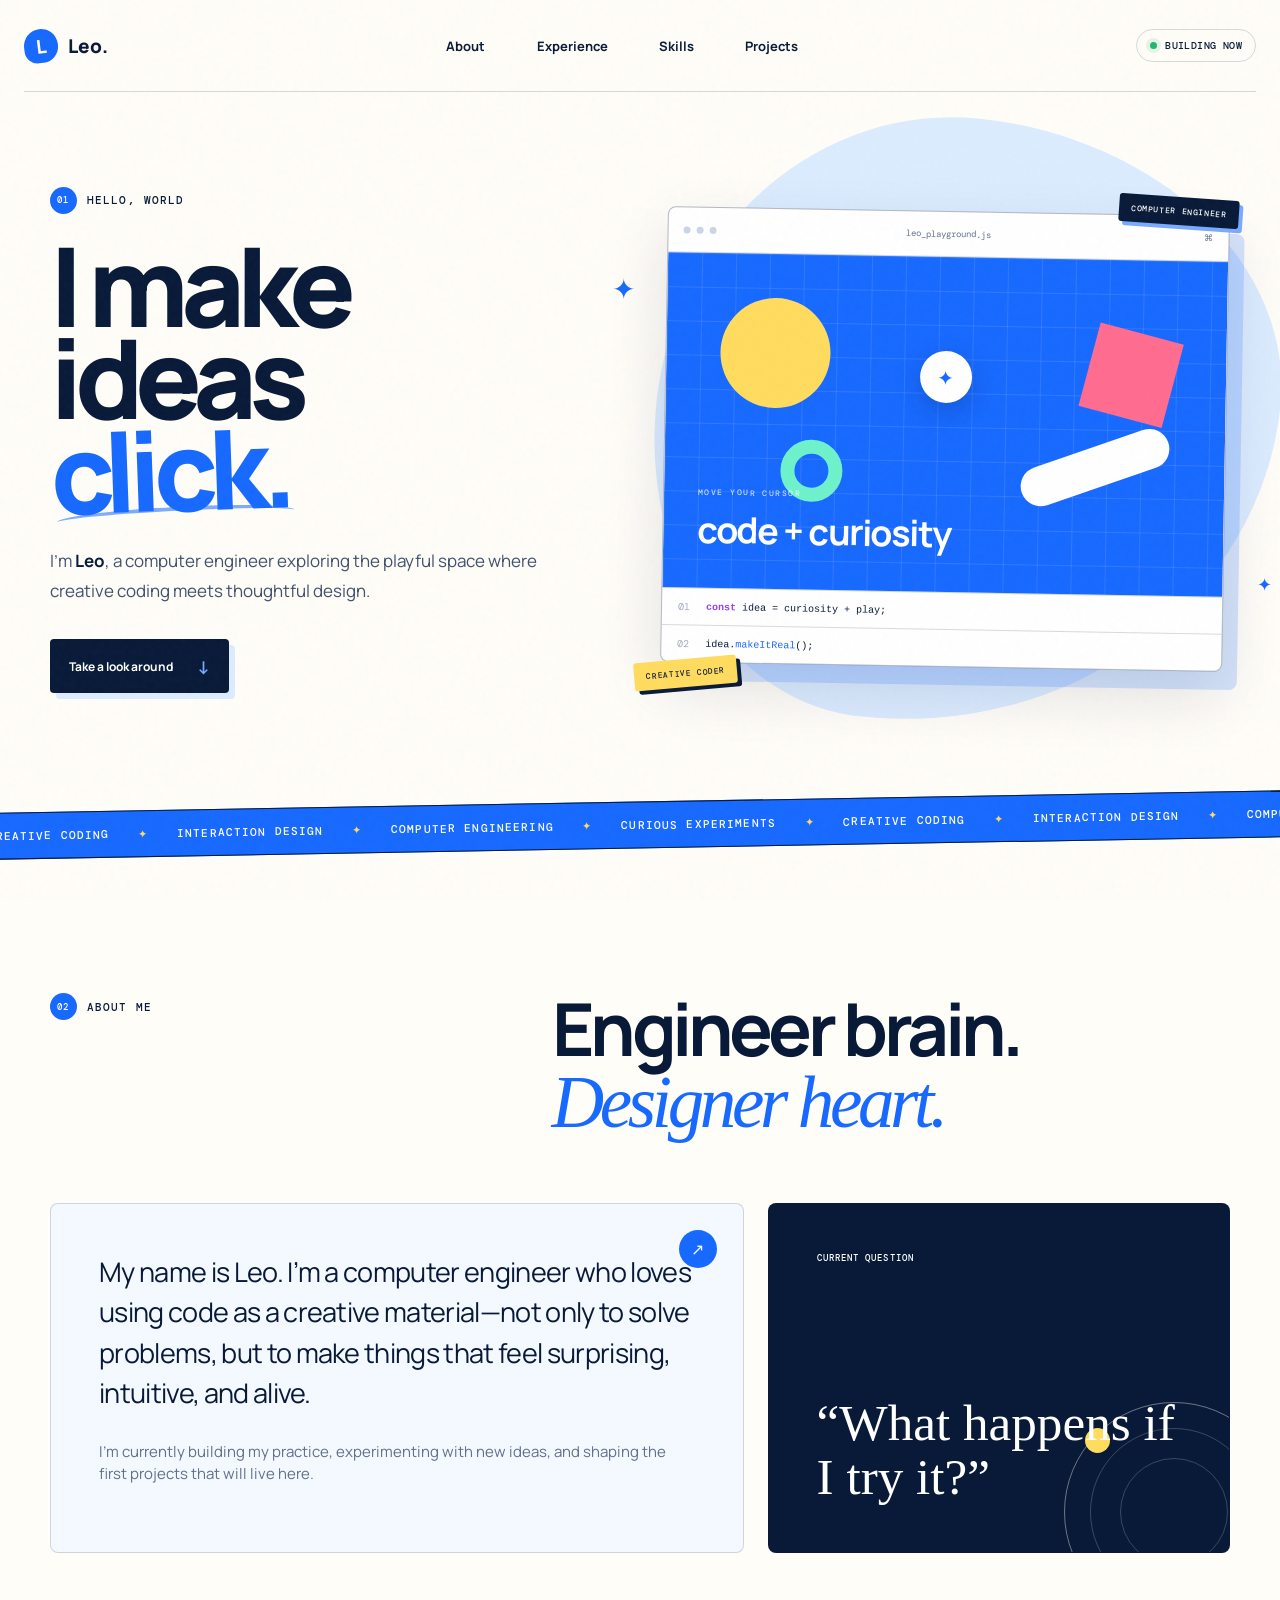
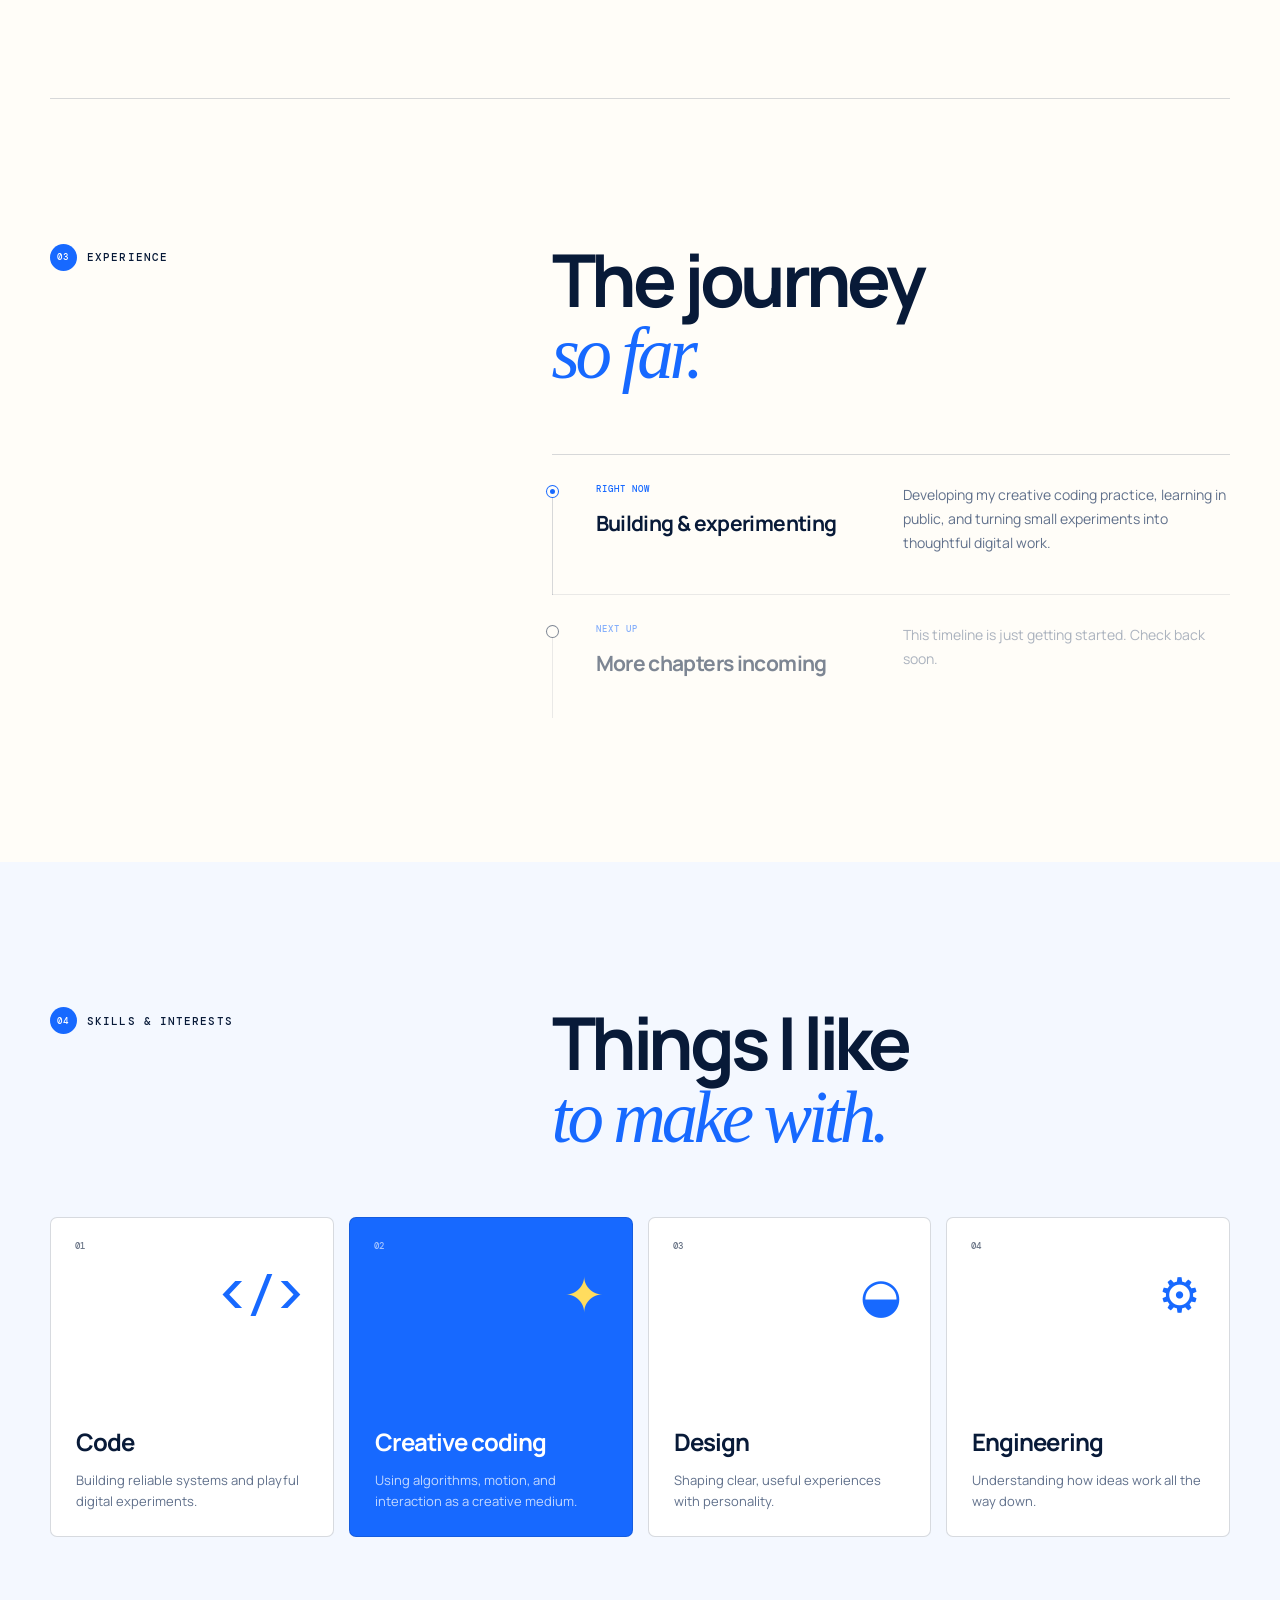
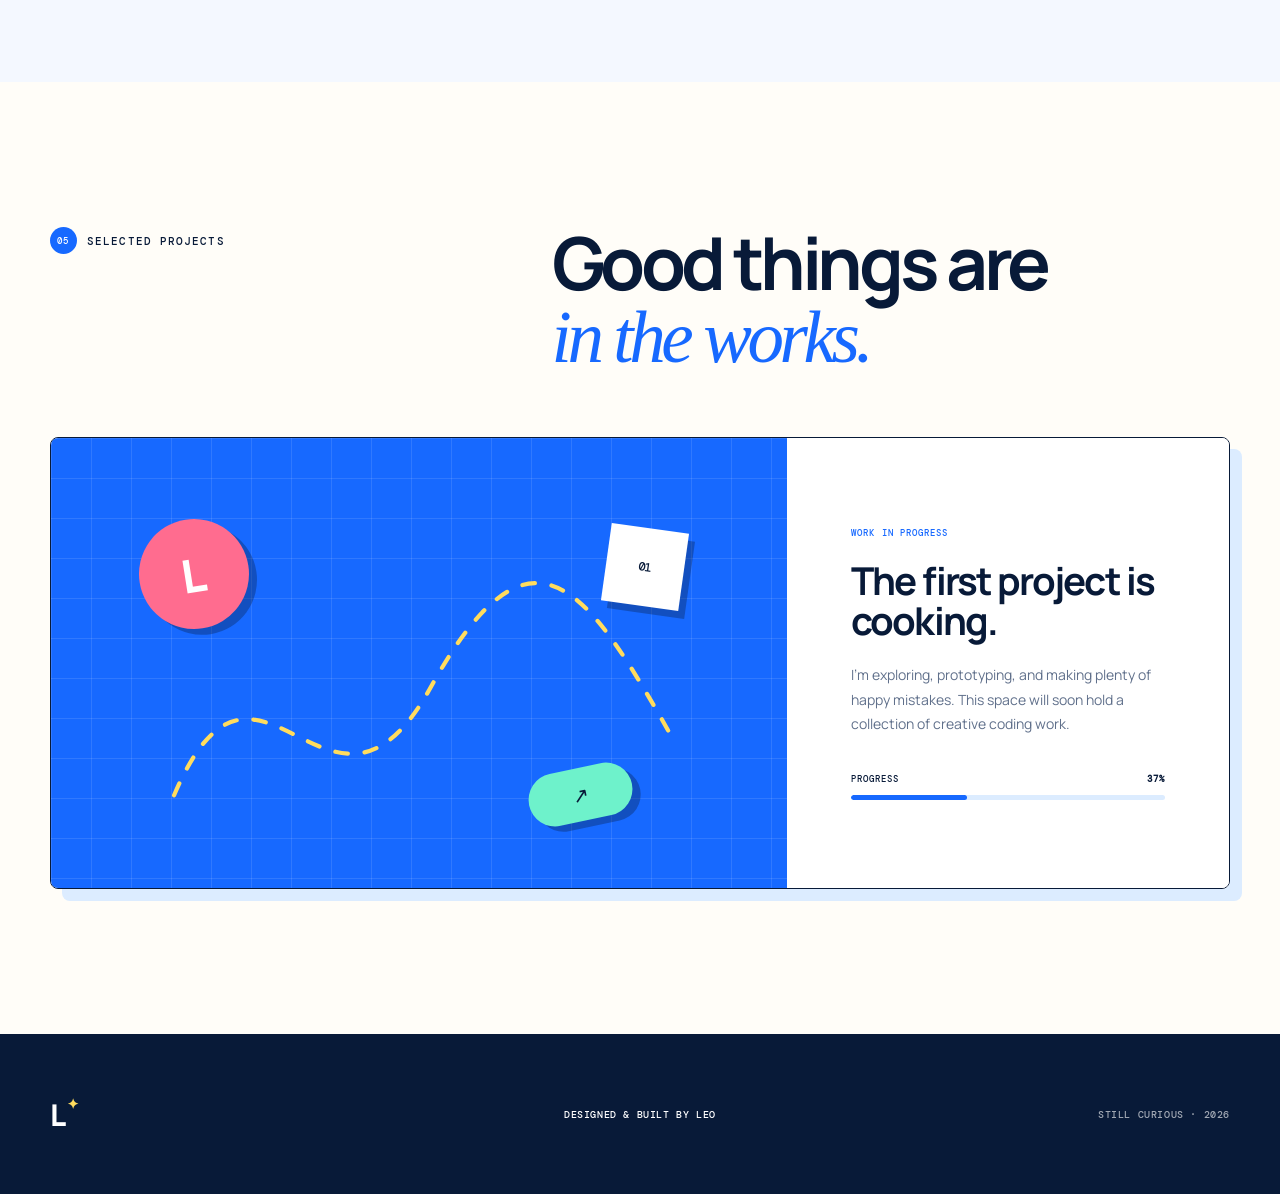
==== index.html @ ba261976 "Create Leo portfolio website" ====
<!doctype html>
<html lang="en">
  <head>
    <meta charset="UTF-8" />
    <meta name="viewport" content="width=device-width, initial-scale=1.0" />
    <meta
      name="description"
      content="Leo is a computer engineer creating playful, thoughtful experiences through code and design."
    />
    <title>Leo — Creative Coding & Design</title>
    <link rel="preconnect" href="https://fonts.googleapis.com" />
    <link rel="preconnect" href="https://fonts.gstatic.com" crossorigin />
    <link
      href="https://fonts.googleapis.com/css2?family=DM+Mono:wght@400;500&family=Manrope:wght@400;500;600;700;800&display=swap"
      rel="stylesheet"
    />
    <link rel="stylesheet" href="styles.css" />
  </head>
  <body>
    <div class="page-noise" aria-hidden="true"></div>
    <header class="site-header">
      <a class="brand" href="#top" aria-label="Leo, back to top">
        <span class="brand-mark" aria-hidden="true">L</span>
        <span>Leo.</span>
      </a>

      <nav aria-label="Main navigation">
        <a href="#about">About</a>
        <a href="#experience">Experience</a>
        <a href="#skills">Skills</a>
        <a href="#projects">Projects</a>
      </nav>

      <a class="status-pill" href="#projects">
        <span class="status-dot" aria-hidden="true"></span>
        Building now
      </a>
    </header>

    <main id="top">
      <section class="hero section-shell" aria-labelledby="hero-title">
        <div class="hero-copy reveal">
          <p class="eyebrow"><span>01</span> Hello, world</p>
          <h1 id="hero-title">
            I make ideas<br />
            <span class="scribble-wrap">click.</span>
          </h1>
          <p class="hero-intro">
            I’m <strong>Leo</strong>, a computer engineer exploring the playful
            space where creative coding meets thoughtful design.
          </p>
          <a class="button" href="#about">
            Take a look around
            <span aria-hidden="true">↓</span>
          </a>
        </div>

        <div class="hero-visual reveal" aria-label="Interactive creative coding illustration">
          <div class="code-window">
            <div class="window-bar">
              <div class="window-dots" aria-hidden="true"><i></i><i></i><i></i></div>
              <span>leo_playground.js</span>
              <span>⌘</span>
            </div>
            <div class="canvas" id="creative-canvas">
              <span class="shape shape-circle"></span>
              <span class="shape shape-square"></span>
              <span class="shape shape-pill"></span>
              <span class="shape shape-ring"></span>
              <div class="canvas-label">
                <span>MOVE YOUR CURSOR</span>
                <strong>code + curiosity</strong>
              </div>
              <div class="cursor-bubble" aria-hidden="true">✦</div>
            </div>
            <div class="code-line" aria-hidden="true">
              <span>01</span><code><b>const</b> idea = curiosity + play;</code>
            </div>
            <div class="code-line" aria-hidden="true">
              <span>02</span><code>idea.<em>makeItReal</em>();</code>
            </div>
          </div>
          <span class="float-tag tag-one">COMPUTER ENGINEER</span>
          <span class="float-tag tag-two">CREATIVE CODER</span>
          <span class="spark spark-one" aria-hidden="true">✦</span>
          <span class="spark spark-two" aria-hidden="true">✦</span>
        </div>
      </section>

      <section class="marquee" aria-label="Areas of interest">
        <div class="marquee-track">
          <span>Creative coding</span><i>✦</i><span>Interaction design</span><i>✦</i>
          <span>Computer engineering</span><i>✦</i><span>Curious experiments</span><i>✦</i>
          <span>Creative coding</span><i>✦</i><span>Interaction design</span><i>✦</i>
          <span>Computer engineering</span><i>✦</i><span>Curious experiments</span><i>✦</i>
        </div>
      </section>

      <section class="about section-shell" id="about" aria-labelledby="about-title">
        <div class="section-heading reveal">
          <p class="eyebrow"><span>02</span> About me</p>
          <h2 id="about-title">Engineer brain.<br /><em>Designer heart.</em></h2>
        </div>
        <div class="about-grid">
          <div class="about-card intro-card reveal">
            <span class="card-icon" aria-hidden="true">↗</span>
            <p>
              My name is Leo. I’m a computer engineer who loves using code as a
              creative material—not only to solve problems, but to make things
              that feel surprising, intuitive, and alive.
            </p>
            <p>
              I’m currently building my practice, experimenting with new ideas,
              and shaping the first projects that will live here.
            </p>
          </div>
          <div class="about-card principle-card reveal">
            <span class="mini-label">CURRENT QUESTION</span>
            <blockquote>“What happens if I try it?”</blockquote>
            <div class="orbit" aria-hidden="true"><span></span></div>
          </div>
        </div>
      </section>

      <section class="experience section-shell" id="experience" aria-labelledby="experience-title">
        <div class="section-heading reveal">
          <p class="eyebrow"><span>03</span> Experience</p>
          <h2 id="experience-title">The journey<br /><em>so far.</em></h2>
        </div>
        <div class="timeline reveal">
          <article class="timeline-item">
            <div class="timeline-marker"><span></span></div>
            <div class="timeline-meta">
              <span class="mini-label">RIGHT NOW</span>
              <h3>Building & experimenting</h3>
            </div>
            <p>
              Developing my creative coding practice, learning in public, and
              turning small experiments into thoughtful digital work.
            </p>
          </article>
          <article class="timeline-item muted-item">
            <div class="timeline-marker"><span></span></div>
            <div class="timeline-meta">
              <span class="mini-label">NEXT UP</span>
              <h3>More chapters incoming</h3>
            </div>
            <p>This timeline is just getting started. Check back soon.</p>
          </article>
        </div>
      </section>

      <section class="skills section-shell" id="skills" aria-labelledby="skills-title">
        <div class="section-heading reveal">
          <p class="eyebrow"><span>04</span> Skills & interests</p>
          <h2 id="skills-title">Things I like<br /><em>to make with.</em></h2>
        </div>
        <div class="skill-grid">
          <article class="skill-card reveal">
            <span class="skill-number">01</span>
            <div class="skill-symbol" aria-hidden="true">&lt;/&gt;</div>
            <h3>Code</h3>
            <p>Building reliable systems and playful digital experiments.</p>
          </article>
          <article class="skill-card featured reveal">
            <span class="skill-number">02</span>
            <div class="skill-symbol" aria-hidden="true">✦</div>
            <h3>Creative coding</h3>
            <p>Using algorithms, motion, and interaction as a creative medium.</p>
          </article>
          <article class="skill-card reveal">
            <span class="skill-number">03</span>
            <div class="skill-symbol" aria-hidden="true">◒</div>
            <h3>Design</h3>
            <p>Shaping clear, useful experiences with personality.</p>
          </article>
          <article class="skill-card reveal">
            <span class="skill-number">04</span>
            <div class="skill-symbol" aria-hidden="true">⚙</div>
            <h3>Engineering</h3>
            <p>Understanding how ideas work all the way down.</p>
          </article>
        </div>
      </section>

      <section class="projects section-shell" id="projects" aria-labelledby="projects-title">
        <div class="section-heading reveal">
          <p class="eyebrow"><span>05</span> Selected projects</p>
          <h2 id="projects-title">Good things are<br /><em>in the works.</em></h2>
        </div>
        <div class="project-lab reveal">
          <div class="lab-visual" aria-hidden="true">
            <div class="blueprint-grid"></div>
            <span class="project-shape ps-one">L</span>
            <span class="project-shape ps-two">01</span>
            <span class="project-shape ps-three">↗</span>
            <svg viewBox="0 0 420 260" role="presentation">
              <path d="M35 187 C95 46 146 240 218 110 S330 40 388 142" />
            </svg>
          </div>
          <div class="lab-copy">
            <span class="mini-label">WORK IN PROGRESS</span>
            <h3>The first project is cooking.</h3>
            <p>
              I’m exploring, prototyping, and making plenty of happy mistakes.
              This space will soon hold a collection of creative coding work.
            </p>
            <div class="progress-label"><span>PROGRESS</span><strong>37%</strong></div>
            <div class="progress-track"><span></span></div>
          </div>
        </div>
      </section>
    </main>

    <footer>
      <div class="footer-mark">L<span>✦</span></div>
      <p>Designed & built by Leo</p>
      <p>Still curious · <span id="year"></span></p>
    </footer>

    <script src="script.js"></script>
  </body>
</html>
---- styles.css ----
:root {
  --ink: #081a38;
  --blue: #1769ff;
  --blue-dark: #0a48d6;
  --sky: #dcecff;
  --pale: #f4f8ff;
  --paper: #fffdf8;
  --line: rgba(8, 26, 56, 0.16);
  --mono: "DM Mono", monospace;
  --sans: "Manrope", sans-serif;
}

* { box-sizing: border-box; }

html { scroll-behavior: smooth; overflow-x: hidden; }

body {
  margin: 0;
  color: var(--ink);
  background: var(--paper);
  font-family: var(--sans);
  overflow-x: hidden;
}

::selection { color: white; background: var(--blue); }

.page-noise {
  position: fixed;
  inset: 0;
  opacity: .035;
  pointer-events: none;
  z-index: 20;
  background-image: url("data:image/svg+xml,%3Csvg viewBox='0 0 180 180' xmlns='http://www.w3.org/2000/svg'%3E%3Cfilter id='n'%3E%3CfeTurbulence type='fractalNoise' baseFrequency='.9' numOctaves='3' stitchTiles='stitch'/%3E%3C/filter%3E%3Crect width='100%25' height='100%25' filter='url(%23n)' opacity='.8'/%3E%3C/svg%3E");
}

a { color: inherit; text-decoration: none; }

.site-header {
  width: min(1240px, calc(100% - 48px));
  min-height: 92px;
  margin: 0 auto;
  display: flex;
  align-items: center;
  justify-content: space-between;
  border-bottom: 1px solid var(--line);
}

.brand { display: flex; align-items: center; gap: 10px; font-size: 19px; font-weight: 800; }

.brand-mark {
  display: grid;
  place-items: center;
  width: 34px;
  height: 34px;
  color: white;
  background: var(--blue);
  border-radius: 50% 50% 48% 38%;
  transform: rotate(-7deg);
}

nav { display: flex; gap: clamp(22px, 4vw, 52px); font-size: 13px; font-weight: 700; }
nav a { position: relative; }
nav a::after { content: ""; position: absolute; left: 0; bottom: -7px; width: 100%; height: 2px; background: var(--blue); transform: scaleX(0); transform-origin: right; transition: transform .25s ease; }
nav a:hover::after, nav a:focus-visible::after { transform: scaleX(1); transform-origin: left; }

.status-pill {
  display: flex;
  align-items: center;
  gap: 8px;
  padding: 9px 13px;
  border: 1px solid var(--line);
  border-radius: 999px;
  font: 500 10px var(--mono);
  letter-spacing: .04em;
  text-transform: uppercase;
}

.status-dot { width: 7px; height: 7px; background: #21b66f; border-radius: 50%; box-shadow: 0 0 0 4px rgba(33,182,111,.12); animation: pulse 2s infinite; }

.section-shell { width: min(1180px, calc(100% - 48px)); margin: 0 auto; }

.hero { min-height: 710px; padding: 86px 0 100px; display: grid; grid-template-columns: .95fr 1.05fr; gap: 64px; align-items: center; }

.eyebrow { display: flex; align-items: center; gap: 10px; margin: 0 0 25px; font: 500 11px var(--mono); letter-spacing: .1em; text-transform: uppercase; }
.eyebrow span { display: grid; place-items: center; width: 27px; height: 27px; color: white; background: var(--blue); border-radius: 50%; font-size: 9px; }

h1, h2, h3, p { margin-top: 0; }
h1 { margin-bottom: 30px; font-size: clamp(64px, 8.6vw, 118px); line-height: .84; letter-spacing: -.075em; font-weight: 800; }
h1 span { color: var(--blue); }
.scribble-wrap { position: relative; display: inline-block; transform: rotate(-2deg); }
.scribble-wrap::after { content: ""; position: absolute; left: 2%; bottom: -11%; width: 100%; height: 15px; border-top: 4px solid var(--blue); border-radius: 50%; transform: rotate(-1deg); opacity: .55; }

.hero-intro { max-width: 490px; margin-bottom: 34px; color: #40506c; font-size: 17px; line-height: 1.75; }
.hero-intro strong { color: var(--ink); }

.button { display: inline-flex; align-items: center; gap: 24px; padding: 15px 19px; color: white; background: var(--ink); border-radius: 4px; font-size: 12px; font-weight: 700; box-shadow: 6px 6px 0 var(--sky); transition: transform .2s, box-shadow .2s; }
.button span { color: #76a9ff; font-size: 18px; }
.button:hover { transform: translate(3px, 3px); box-shadow: 3px 3px 0 var(--sky); }

.hero-visual { position: relative; padding: 22px 4px 24px 20px; }
.hero-visual::before { content: ""; position: absolute; inset: -14% -8% -7% 2%; background: var(--sky); border-radius: 47% 53% 62% 38% / 52% 42% 58% 48%; transform: rotate(6deg); z-index: -1; }
.code-window { overflow: hidden; background: white; border: 1px solid rgba(8,26,56,.3); border-radius: 8px; box-shadow: 15px 18px 0 rgba(23,105,255,.18), 0 25px 60px rgba(8,26,56,.12); transform: rotate(1deg); }
.window-bar { height: 45px; padding: 0 15px; display: grid; grid-template-columns: 1fr auto 1fr; align-items: center; border-bottom: 1px solid var(--line); color: #66758e; font: 400 9px var(--mono); }
.window-bar > :last-child { text-align: right; }
.window-dots { display: flex; gap: 6px; }
.window-dots i { width: 7px; height: 7px; background: #cbd5e5; border-radius: 50%; }
.canvas { position: relative; height: 335px; overflow: hidden; background: var(--blue); cursor: crosshair; }
.canvas::before { content: ""; position: absolute; inset: 0; background-image: linear-gradient(rgba(255,255,255,.1) 1px, transparent 1px), linear-gradient(90deg, rgba(255,255,255,.1) 1px, transparent 1px); background-size: 34px 34px; }
.canvas-label { position: absolute; left: 34px; bottom: 34px; color: white; }
.canvas-label span { display: block; margin-bottom: 8px; font: 500 8px var(--mono); letter-spacing: .18em; opacity: .75; }
.canvas-label strong { font-size: clamp(21px, 3vw, 36px); letter-spacing: -.04em; }
.shape { position: absolute; display: block; transition: transform .18s ease-out; }
.shape-circle { width: 110px; height: 110px; top: 44px; left: 54px; background: #ffdc5e; border-radius: 50%; }
.shape-square { width: 86px; height: 86px; top: 72px; right: 52px; background: #ff6c8f; transform: rotate(14deg); }
.shape-pill { width: 155px; height: 40px; top: 188px; right: 52px; background: white; border-radius: 99px; transform: rotate(-20deg); }
.shape-ring { width: 62px; height: 62px; top: 185px; left: 116px; border: 14px solid #6ef2cb; border-radius: 50%; }
.cursor-bubble { position: absolute; top: 120px; left: 50%; display: grid; place-items: center; width: 52px; height: 52px; color: var(--blue); background: white; border-radius: 50%; font-size: 20px; box-shadow: 0 8px 24px rgba(8,26,56,.2); transform: translate(-50%, -50%); pointer-events: none; transition: left .12s ease-out, top .12s ease-out; }
.code-line { min-height: 37px; display: grid; grid-template-columns: 44px 1fr; align-items: center; border-top: 1px solid var(--line); font: 400 10px var(--mono); }
.code-line > span { color: #a3adc0; text-align: center; }
.code-line code b { color: #9a43e5; }
.code-line code em { color: var(--blue); font-style: normal; }
.float-tag { position: absolute; padding: 9px 12px; color: white; background: var(--ink); border-radius: 3px; font: 500 8px var(--mono); letter-spacing: .08em; box-shadow: 4px 4px 0 #79aaff; }
.tag-one { top: 8px; right: -9px; transform: rotate(4deg); }
.tag-two { left: -10px; bottom: 4px; color: var(--ink); background: #ffdc5e; box-shadow: 4px 4px 0 var(--ink); transform: rotate(-5deg); }
.spark { position: absolute; color: var(--blue); font-size: 28px; }
.spark-one { left: -32px; top: 80px; }
.spark-two { right: -42px; bottom: 95px; font-size: 18px; }

.marquee { overflow: hidden; color: white; background: var(--blue); border-block: 1px solid var(--ink); transform: rotate(-1deg) scale(1.02); }
.marquee-track { width: max-content; padding: 15px 0; display: flex; align-items: center; gap: 28px; animation: scroll 24s linear infinite; font: 500 11px var(--mono); letter-spacing: .09em; text-transform: uppercase; }
.marquee-track i { color: #ffdc5e; font-style: normal; }

.about, .experience, .skills, .projects { padding: 145px 0; }
.section-heading { display: grid; grid-template-columns: .85fr 1.15fr; align-items: end; margin-bottom: 64px; }
.section-heading .eyebrow { align-self: start; }
h2 { margin-bottom: 0; font-size: clamp(44px, 5.7vw, 75px); line-height: .98; letter-spacing: -.06em; }
h2 em { color: var(--blue); font-family: Georgia, serif; font-weight: 400; }

.about-grid { display: grid; grid-template-columns: 1.2fr .8fr; gap: 24px; }
.about-card { position: relative; min-height: 350px; padding: 48px; border: 1px solid var(--line); border-radius: 8px; }
.intro-card { background: var(--pale); }
.intro-card p { max-width: 660px; font-size: clamp(18px, 2.15vw, 27px); line-height: 1.5; letter-spacing: -.025em; }
.intro-card p:last-child { margin-bottom: 0; color: #60708b; font-size: 15px; letter-spacing: 0; }
.card-icon { position: absolute; right: 26px; top: 26px; display: grid; place-items: center; width: 38px; height: 38px; color: white; background: var(--blue); border-radius: 50%; }
.principle-card { overflow: hidden; display: flex; flex-direction: column; justify-content: space-between; color: white; background: var(--ink); }
.mini-label { font: 500 9px var(--mono); letter-spacing: .12em; text-transform: uppercase; }
blockquote { position: relative; margin: 40px 0 0; z-index: 2; font-family: Georgia, serif; font-size: clamp(32px, 4vw, 52px); line-height: 1.05; }
.orbit { position: absolute; width: 220px; height: 220px; right: -55px; bottom: -70px; border: 1px solid rgba(255,255,255,.4); border-radius: 50%; }
.orbit::before, .orbit::after { content: ""; position: absolute; inset: 25px; border: 1px solid rgba(255,255,255,.2); border-radius: 50%; }
.orbit::after { inset: 55px; }
.orbit span { position: absolute; width: 25px; height: 25px; left: 20px; top: 25px; background: #ffdc5e; border-radius: 50%; }

.experience { border-top: 1px solid var(--line); }
.timeline { margin-left: 42.5%; }
.timeline-item { position: relative; padding: 28px 0 40px 44px; display: grid; grid-template-columns: .9fr 1.1fr; gap: 40px; border-top: 1px solid var(--line); }
.timeline-marker { position: absolute; left: 0; top: 31px; bottom: -1px; width: 1px; background: var(--line); }
.timeline-marker span { position: absolute; left: -5px; top: 0; width: 11px; height: 11px; background: var(--blue); border: 3px solid var(--paper); border-radius: 50%; box-shadow: 0 0 0 1px var(--blue); }
.timeline-meta .mini-label { display: block; margin-bottom: 14px; color: var(--blue); }
.timeline h3 { margin: 0; font-size: 21px; letter-spacing: -.03em; }
.timeline-item > p { margin: 0; color: #60708b; font-size: 14px; line-height: 1.7; }
.muted-item { opacity: .52; }
.muted-item .timeline-marker span { background: var(--paper); box-shadow: 0 0 0 1px var(--ink); }

.skills { background: var(--pale); width: 100%; max-width: none; padding-inline: max(24px, calc((100% - 1180px) / 2)); }
.skill-grid { display: grid; grid-template-columns: repeat(4, 1fr); gap: 15px; }
.skill-card { position: relative; min-height: 320px; padding: 25px; display: flex; flex-direction: column; justify-content: flex-end; overflow: hidden; background: white; border: 1px solid var(--line); border-radius: 7px; transition: transform .3s, box-shadow .3s; }
.skill-card:hover { transform: translateY(-8px) rotate(-1deg); box-shadow: 10px 12px 0 var(--sky); }
.skill-card.featured { color: white; background: var(--blue); transform: rotate(1.5deg); }
.skill-card.featured:hover { transform: rotate(0) translateY(-8px); box-shadow: 10px 12px 0 #aacbff; }
.skill-number { position: absolute; top: 22px; left: 24px; font: 500 9px var(--mono); opacity: .6; }
.skill-symbol { position: absolute; top: 46px; right: 28px; font: 500 48px var(--mono); color: var(--blue); }
.featured .skill-symbol { color: #ffdc5e; }
.skill-card h3 { margin-bottom: 12px; font-size: 24px; letter-spacing: -.04em; }
.skill-card p { margin: 0; color: #60708b; font-size: 13px; line-height: 1.6; }
.featured p { color: rgba(255,255,255,.75); }

.project-lab { display: grid; grid-template-columns: 1.25fr .75fr; overflow: hidden; border: 1px solid var(--ink); border-radius: 8px; box-shadow: 12px 12px 0 var(--sky); }
.lab-visual { position: relative; min-height: 450px; overflow: hidden; background: var(--blue); }
.blueprint-grid { position: absolute; inset: 0; background-image: linear-gradient(rgba(255,255,255,.11) 1px, transparent 1px), linear-gradient(90deg, rgba(255,255,255,.11) 1px, transparent 1px); background-size: 40px 40px; }
.lab-visual svg { position: absolute; width: 80%; left: 10%; top: 21%; fill: none; stroke: #ffdc5e; stroke-width: 3; stroke-linecap: round; stroke-dasharray: 9 12; }
.project-shape { position: absolute; display: grid; place-items: center; z-index: 2; color: var(--ink); background: white; font: 500 12px var(--mono); box-shadow: 7px 7px 0 rgba(8,26,56,.32); }
.ps-one { left: 12%; top: 18%; width: 110px; height: 110px; color: white; background: #ff6c8f; border-radius: 50%; font: 800 46px var(--sans); transform: rotate(-9deg); }
.ps-two { right: 14%; top: 20%; width: 78px; height: 78px; transform: rotate(8deg); }
.ps-three { right: 21%; bottom: 15%; width: 105px; height: 53px; background: #6ef2cb; border-radius: 99px; font-size: 20px; transform: rotate(-12deg); }
.lab-copy { padding: clamp(35px, 5vw, 64px); display: flex; flex-direction: column; justify-content: center; background: white; }
.lab-copy .mini-label { margin-bottom: 22px; color: var(--blue); }
.lab-copy h3 { margin-bottom: 22px; font-size: clamp(27px, 3vw, 40px); line-height: 1.05; letter-spacing: -.05em; }
.lab-copy p { margin-bottom: 36px; color: #60708b; font-size: 14px; line-height: 1.75; }
.progress-label { margin-bottom: 10px; display: flex; justify-content: space-between; font: 500 9px var(--mono); letter-spacing: .1em; }
.progress-track { height: 5px; overflow: hidden; background: var(--sky); border-radius: 99px; }
.progress-track span { display: block; width: 37%; height: 100%; background: var(--blue); border-radius: inherit; }

footer { min-height: 160px; padding: 0 max(24px, calc((100% - 1180px) / 2)); display: grid; grid-template-columns: 1fr 1fr 1fr; align-items: center; color: white; background: var(--ink); font: 500 10px var(--mono); letter-spacing: .06em; text-transform: uppercase; }
footer p { margin: 0; }
footer p:nth-child(2) { text-align: center; }
footer p:last-child { text-align: right; opacity: .62; }
.footer-mark { font: 800 30px var(--sans); }
.footer-mark span { color: #ffdc5e; font-size: 14px; vertical-align: top; }

.reveal { opacity: 0; transform: translateY(24px); transition: opacity .7s ease, transform .7s cubic-bezier(.2,.7,.2,1); }
.reveal.visible { opacity: 1; transform: translateY(0); }

@keyframes pulse { 50% { box-shadow: 0 0 0 7px rgba(33,182,111,0); } }
@keyframes scroll { to { transform: translateX(-50%); } }

@media (max-width: 900px) {
  .site-header { width: min(100% - 32px, 1180px); }
  nav { display: none; }
  .section-shell { width: min(100% - 40px, 700px); }
  .hero { min-height: auto; grid-template-columns: 1fr; gap: 75px; padding: 70px 0 110px; }
  .hero-copy { text-align: center; }
  .hero-copy .eyebrow { justify-content: center; }
  .hero-intro { margin-inline: auto; }
  .hero-visual { max-width: 620px; width: 100%; margin: auto; }
  .section-heading { grid-template-columns: 1fr; gap: 22px; }
  .about-grid, .project-lab { grid-template-columns: 1fr; }
  .timeline { margin-left: 0; }
  .skill-grid { grid-template-columns: repeat(2, 1fr); }
  .skills { padding-inline: 20px; }
  .lab-visual { min-height: 390px; }
}

@media (max-width: 560px) {
  .site-header { min-height: 74px; }
  .status-pill { font-size: 0; padding: 10px; }
  h1 { font-size: clamp(58px, 20vw, 88px); }
  .hero { padding-top: 56px; }
  .canvas { height: 280px; }
  .shape-circle { width: 85px; height: 85px; left: 28px; }
  .shape-square { width: 65px; height: 65px; right: 30px; }
  .shape-pill { right: 25px; width: 125px; }
  .shape-ring { left: 80px; }
  .float-tag, .spark { display: none; }
  .about, .experience, .skills, .projects { padding-block: 100px; }
  .about-card { min-height: 320px; padding: 34px 28px; }
  .timeline-item { grid-template-columns: 1fr; gap: 18px; padding-left: 30px; }
  .skill-grid { grid-template-columns: 1fr; }
  .skill-card { min-height: 260px; }
  .lab-visual { min-height: 320px; }
  footer { padding-block: 35px; grid-template-columns: 1fr; gap: 18px; text-align: center; }
  footer p:nth-child(2), footer p:last-child { text-align: center; }
}

@media (prefers-reduced-motion: reduce) {
  *, *::before, *::after { scroll-behavior: auto !important; animation-duration: .01ms !important; animation-iteration-count: 1 !important; transition-duration: .01ms !important; }
}
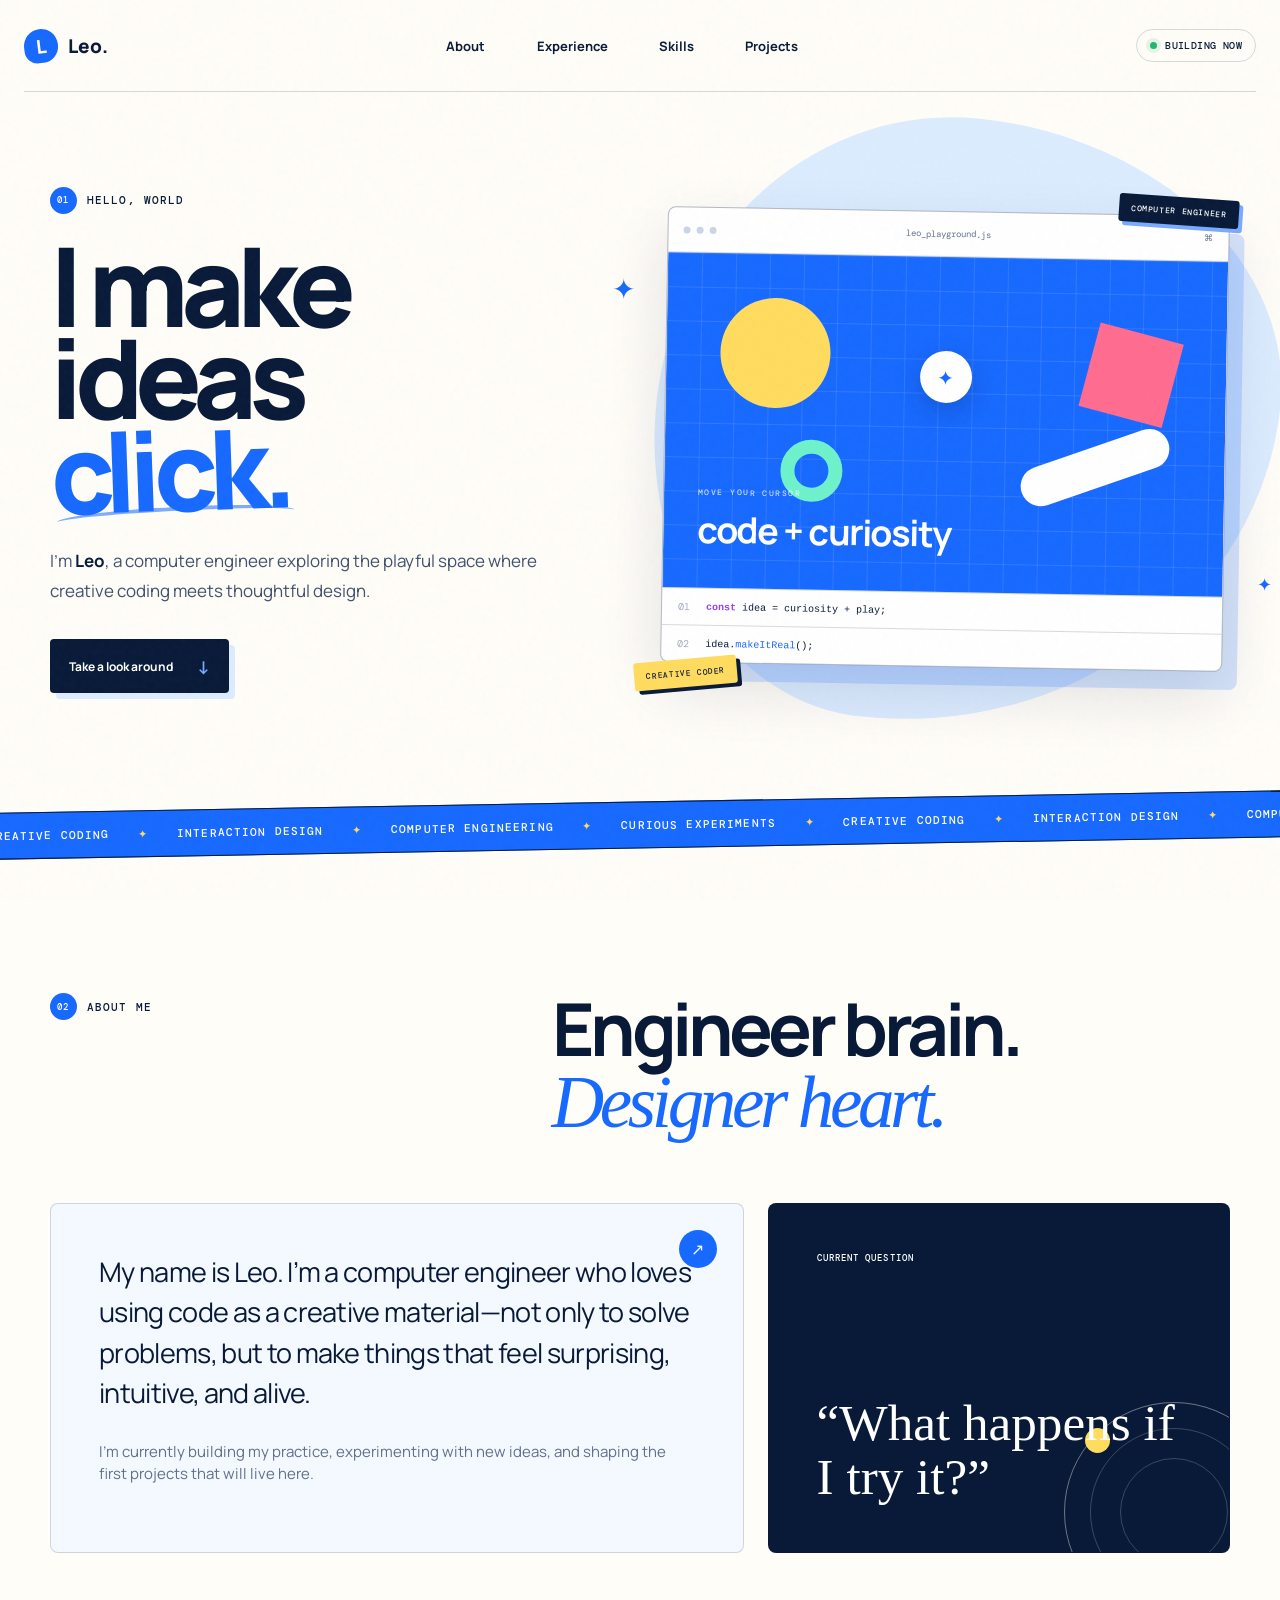
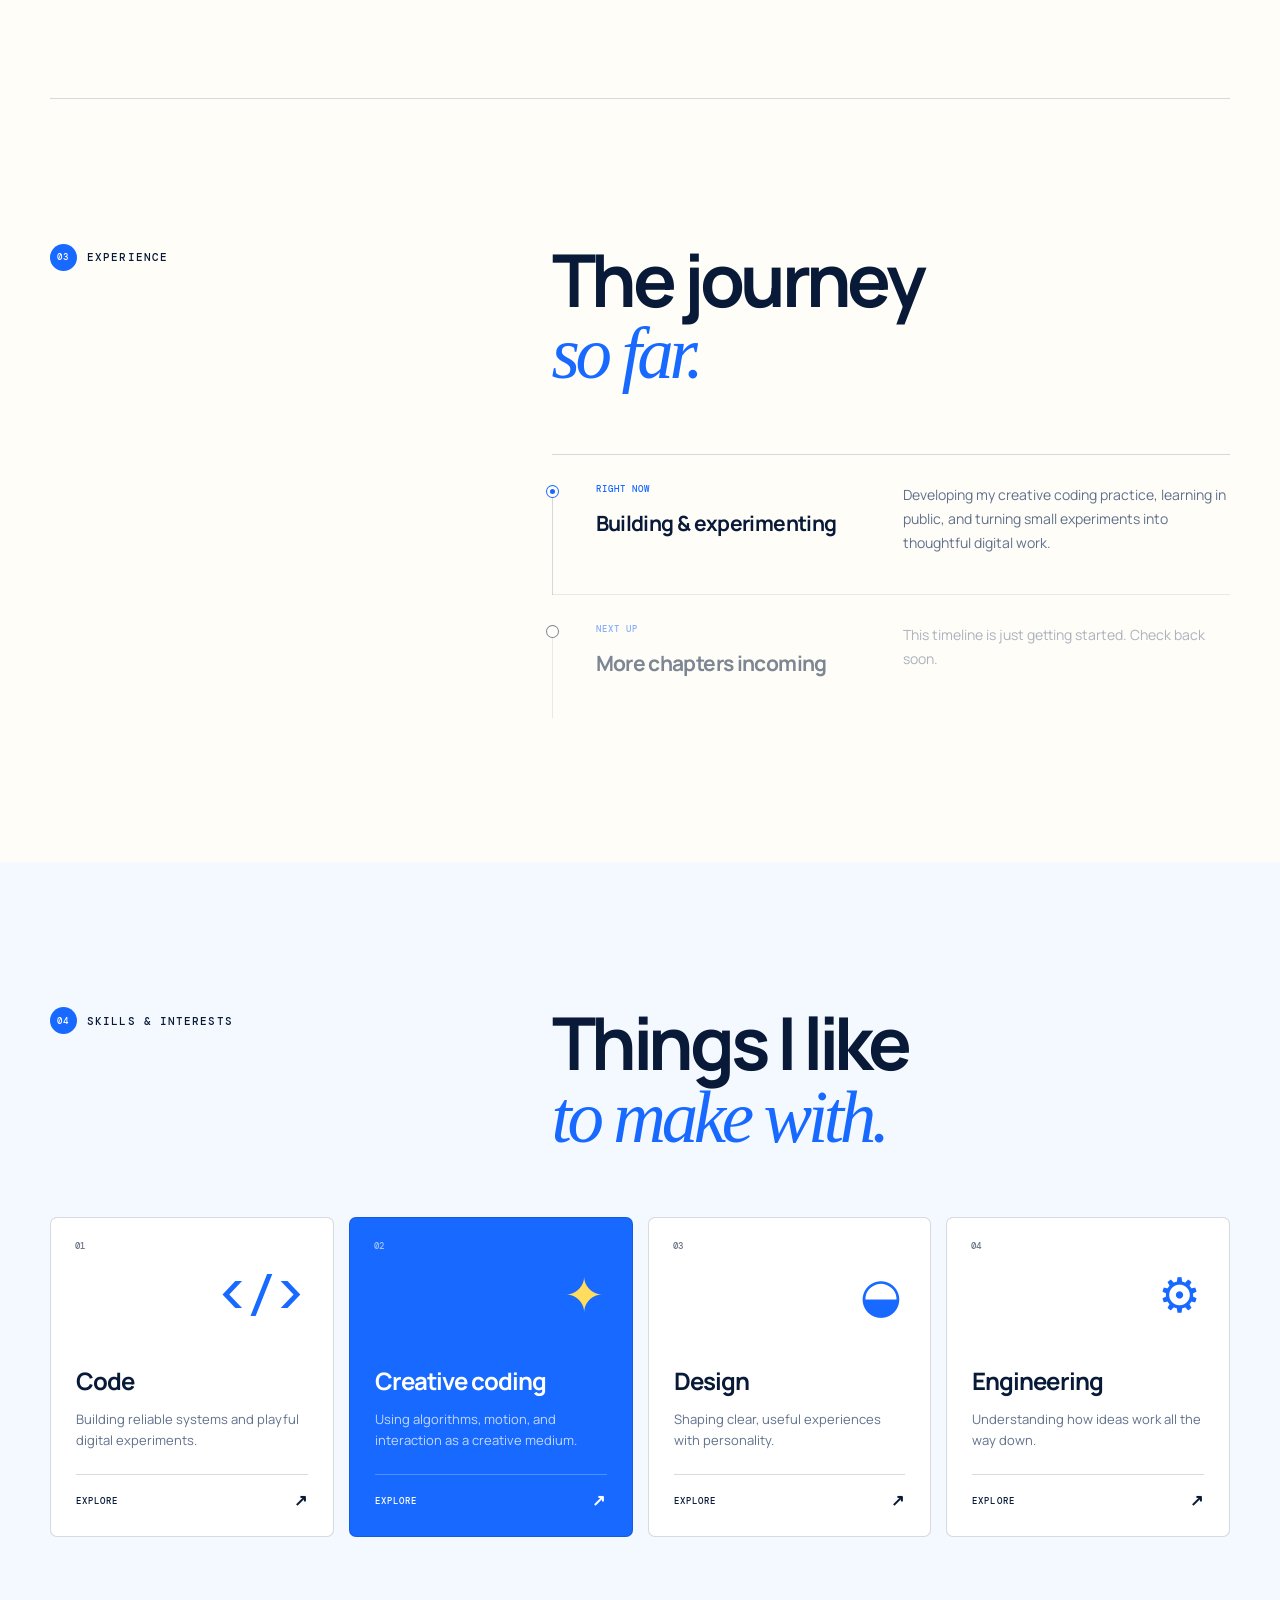
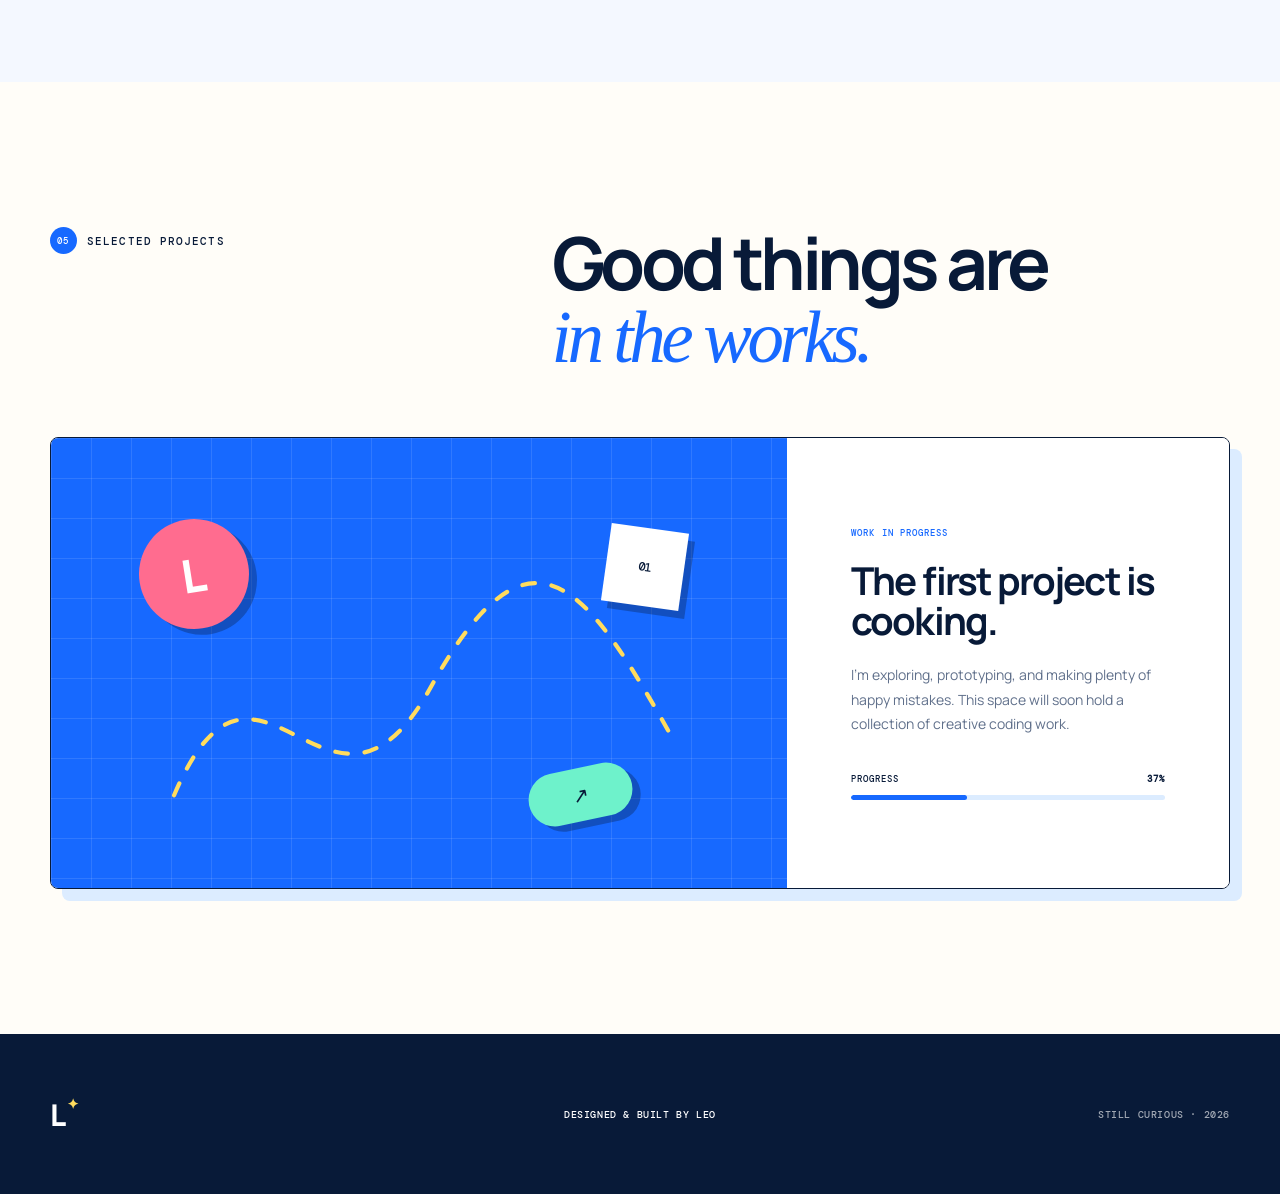
==== commit 05eb2229: "Add interactive skill detail pages" ====
--- a/index.html
+++ b/index.html
@@ -156,30 +156,34 @@
           <h2 id="skills-title">Things I like<br /><em>to make with.</em></h2>
         </div>
         <div class="skill-grid">
-          <article class="skill-card reveal">
+          <a class="skill-card reveal" href="code.html" aria-label="Learn more about Code">
             <span class="skill-number">01</span>
             <div class="skill-symbol" aria-hidden="true">&lt;/&gt;</div>
             <h3>Code</h3>
             <p>Building reliable systems and playful digital experiments.</p>
-          </article>
-          <article class="skill-card featured reveal">
+            <span class="skill-link-hint">EXPLORE <b>↗</b></span>
+          </a>
+          <a class="skill-card featured reveal" href="creative-coding.html" aria-label="Learn more about Creative Coding">
             <span class="skill-number">02</span>
             <div class="skill-symbol" aria-hidden="true">✦</div>
             <h3>Creative coding</h3>
             <p>Using algorithms, motion, and interaction as a creative medium.</p>
-          </article>
-          <article class="skill-card reveal">
+            <span class="skill-link-hint">EXPLORE <b>↗</b></span>
+          </a>
+          <a class="skill-card reveal" href="design.html" aria-label="Learn more about Design">
             <span class="skill-number">03</span>
             <div class="skill-symbol" aria-hidden="true">◒</div>
             <h3>Design</h3>
             <p>Shaping clear, useful experiences with personality.</p>
-          </article>
-          <article class="skill-card reveal">
+            <span class="skill-link-hint">EXPLORE <b>↗</b></span>
+          </a>
+          <a class="skill-card reveal" href="engineering.html" aria-label="Learn more about Engineering">
             <span class="skill-number">04</span>
             <div class="skill-symbol" aria-hidden="true">⚙</div>
             <h3>Engineering</h3>
             <p>Understanding how ideas work all the way down.</p>
-          </article>
+            <span class="skill-link-hint">EXPLORE <b>↗</b></span>
+          </a>
         </div>
       </section>
 
--- a/styles.css
+++ b/styles.css
@@ -165,14 +165,19 @@
 .skill-grid { display: grid; grid-template-columns: repeat(4, 1fr); gap: 15px; }
 .skill-card { position: relative; min-height: 320px; padding: 25px; display: flex; flex-direction: column; justify-content: flex-end; overflow: hidden; background: white; border: 1px solid var(--line); border-radius: 7px; transition: transform .3s, box-shadow .3s; }
 .skill-card:hover { transform: translateY(-8px) rotate(-1deg); box-shadow: 10px 12px 0 var(--sky); }
+.skill-card:focus-visible { outline: 3px solid var(--blue); outline-offset: 5px; }
 .skill-card.featured { color: white; background: var(--blue); transform: rotate(1.5deg); }
 .skill-card.featured:hover { transform: rotate(0) translateY(-8px); box-shadow: 10px 12px 0 #aacbff; }
 .skill-number { position: absolute; top: 22px; left: 24px; font: 500 9px var(--mono); opacity: .6; }
 .skill-symbol { position: absolute; top: 46px; right: 28px; font: 500 48px var(--mono); color: var(--blue); }
 .featured .skill-symbol { color: #ffdc5e; }
 .skill-card h3 { margin-bottom: 12px; font-size: 24px; letter-spacing: -.04em; }
-.skill-card p { margin: 0; color: #60708b; font-size: 13px; line-height: 1.6; }
+.skill-card p { margin: 0 0 24px; color: #60708b; font-size: 13px; line-height: 1.6; }
 .featured p { color: rgba(255,255,255,.75); }
+.skill-link-hint { display: flex; align-items: center; justify-content: space-between; padding-top: 15px; border-top: 1px solid var(--line); font: 500 9px var(--mono); letter-spacing: .12em; }
+.skill-link-hint b { font-size: 16px; transition: transform .25s ease; }
+.skill-card:hover .skill-link-hint b { transform: translate(3px, -3px); }
+.featured .skill-link-hint { border-color: rgba(255,255,255,.25); }
 
 .project-lab { display: grid; grid-template-columns: 1.25fr .75fr; overflow: hidden; border: 1px solid var(--ink); border-radius: 8px; box-shadow: 12px 12px 0 var(--sky); }
 .lab-visual { position: relative; min-height: 450px; overflow: hidden; background: var(--blue); }
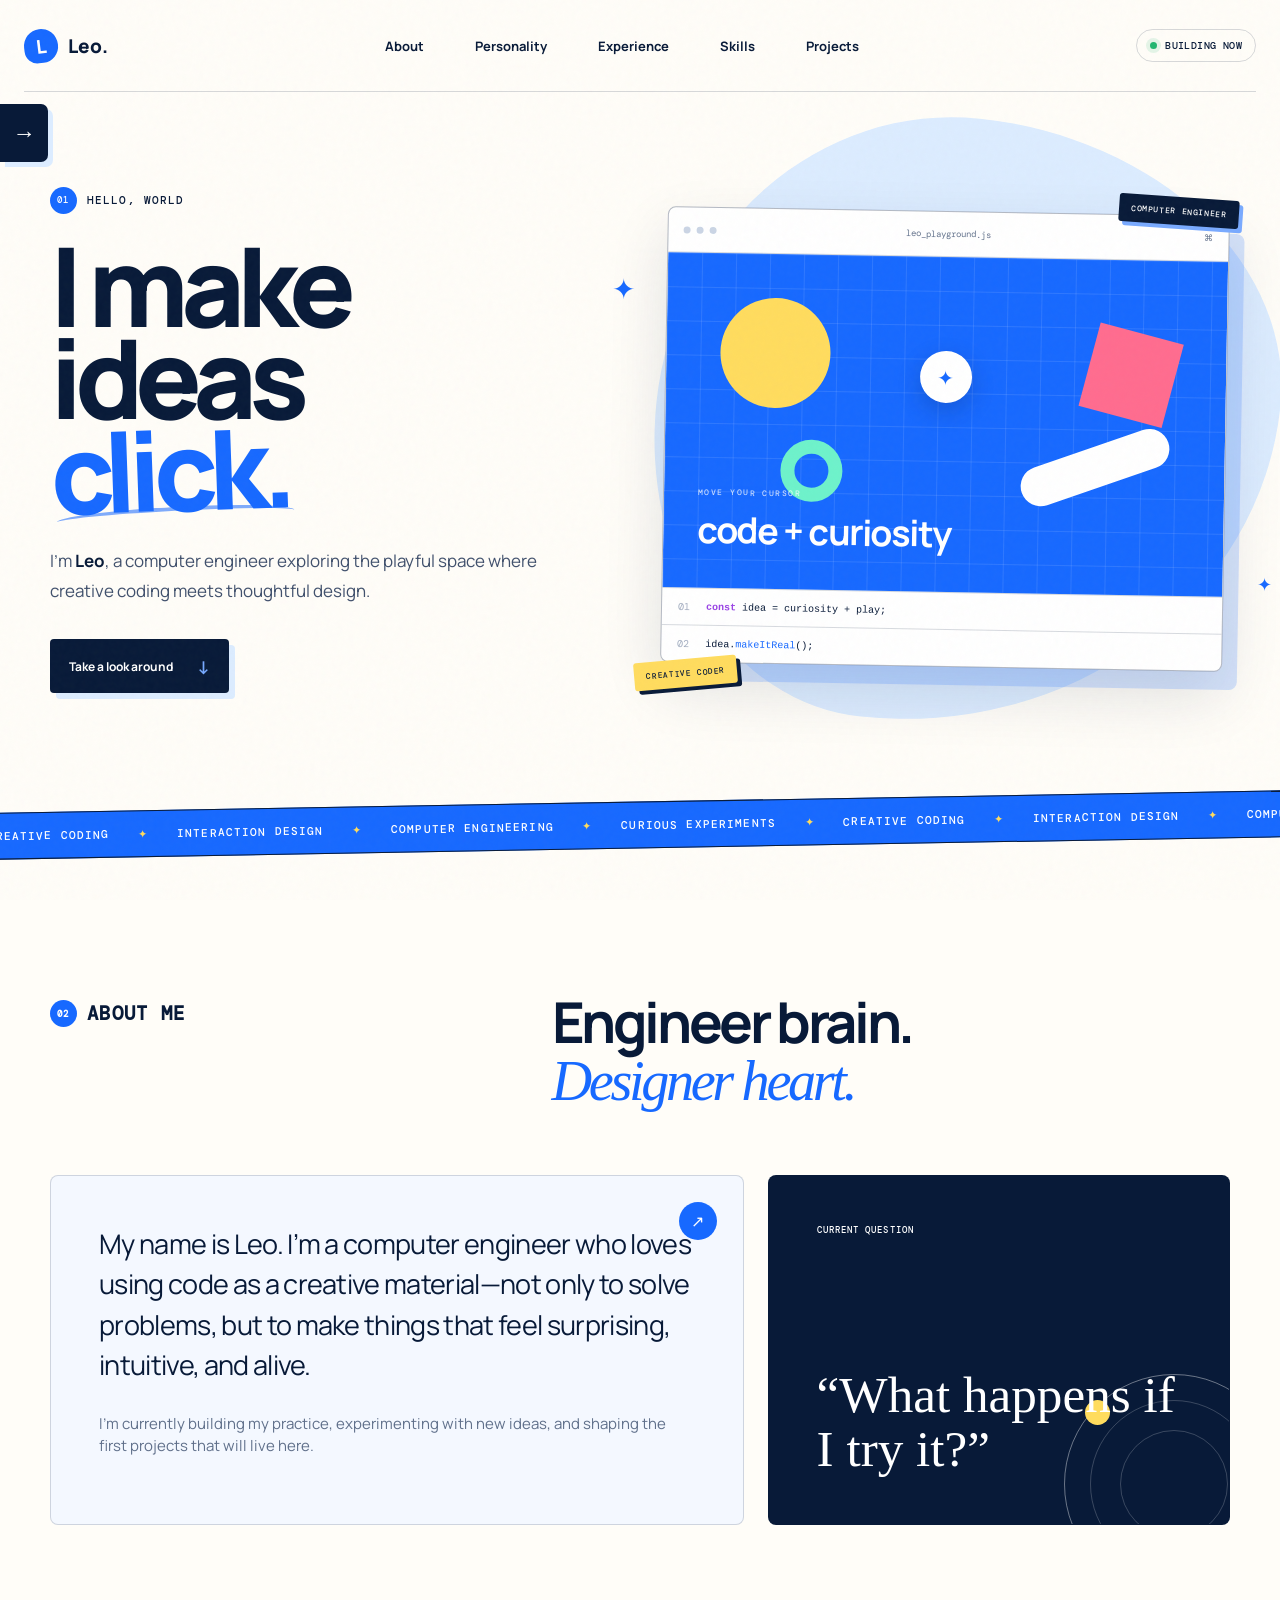
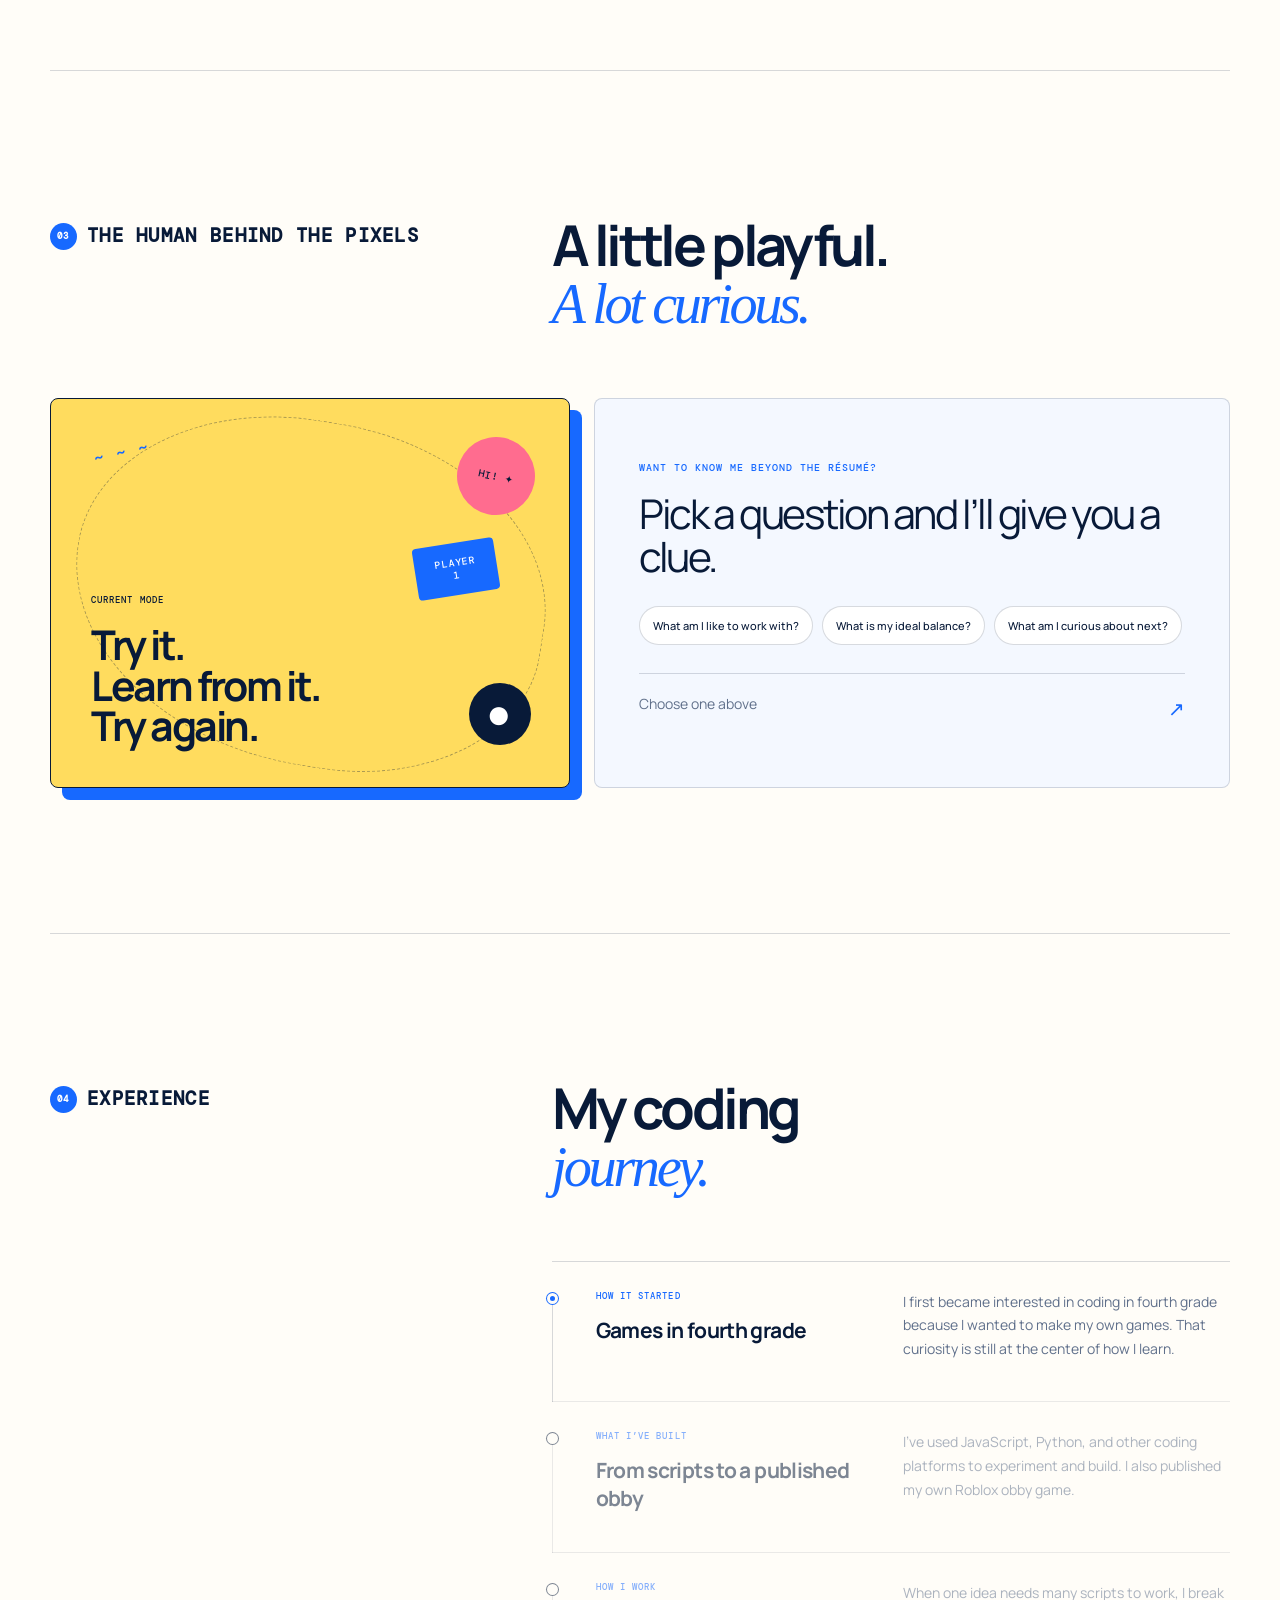
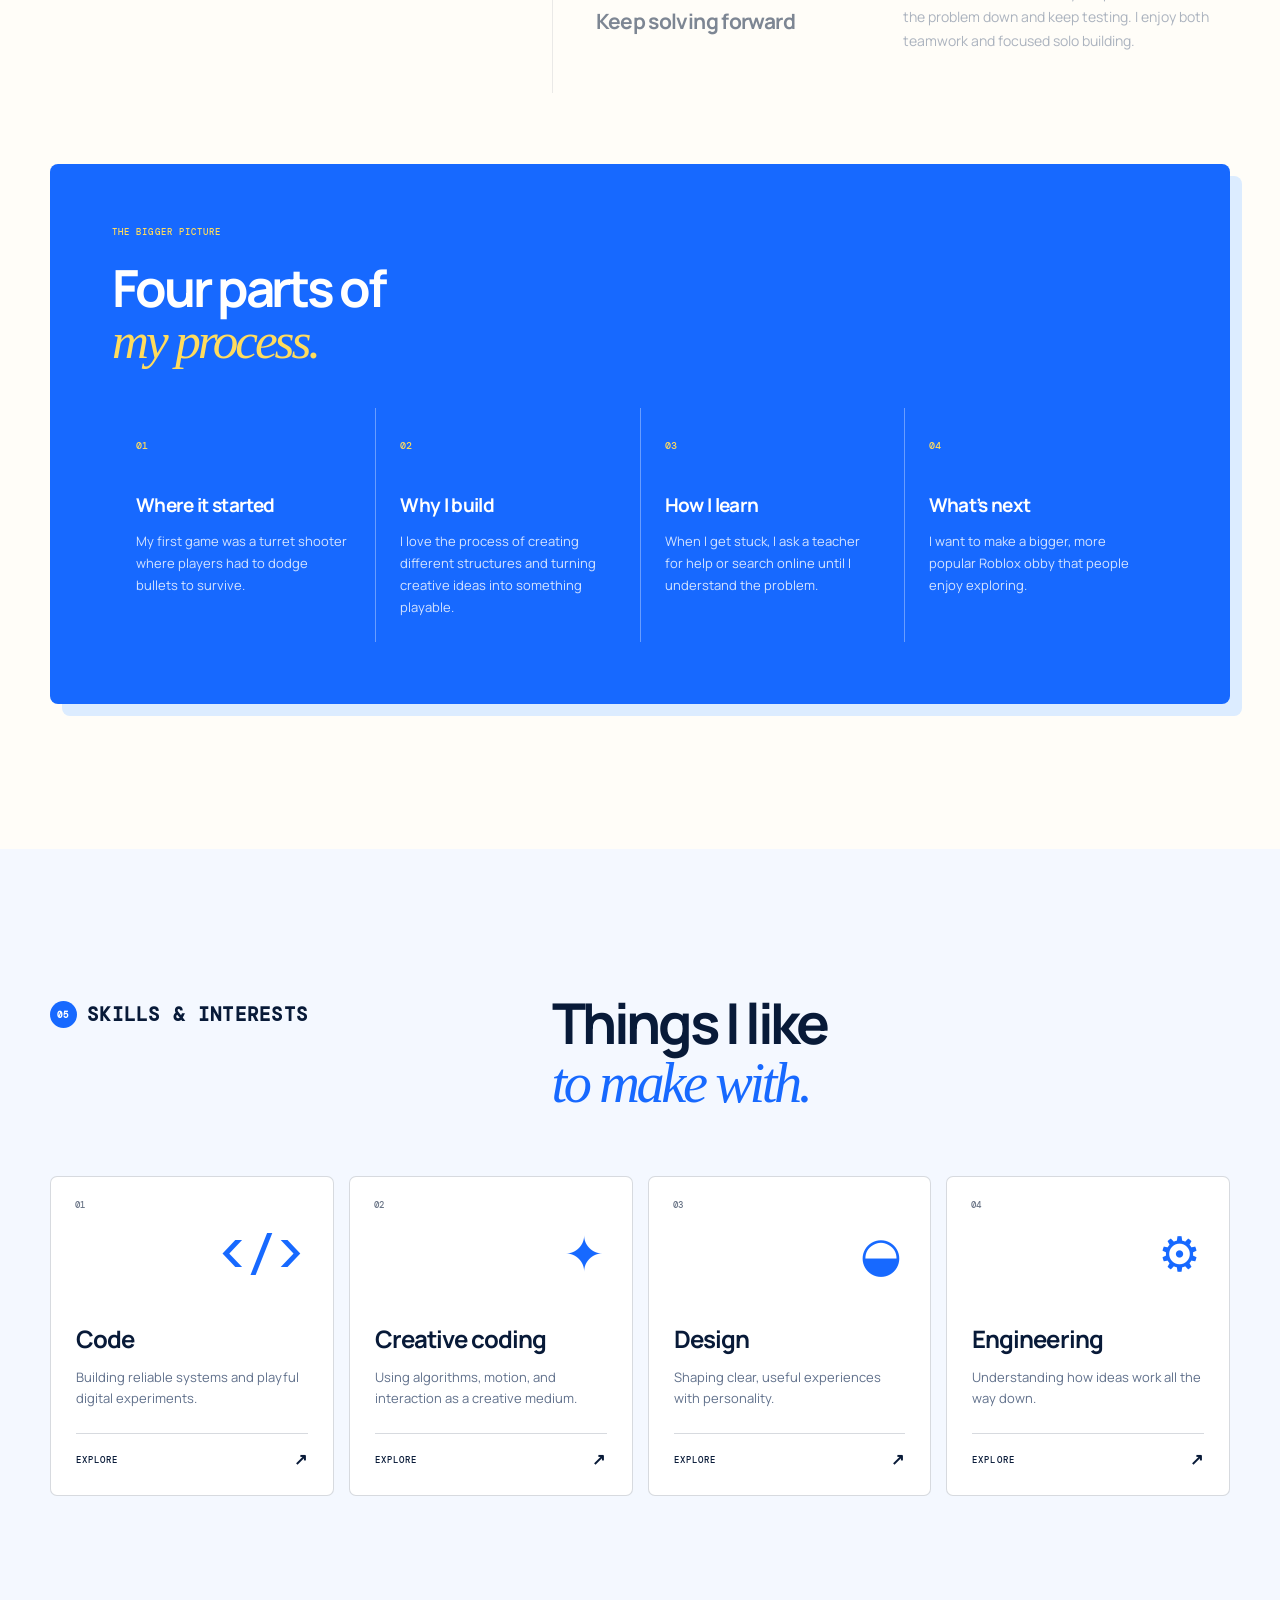
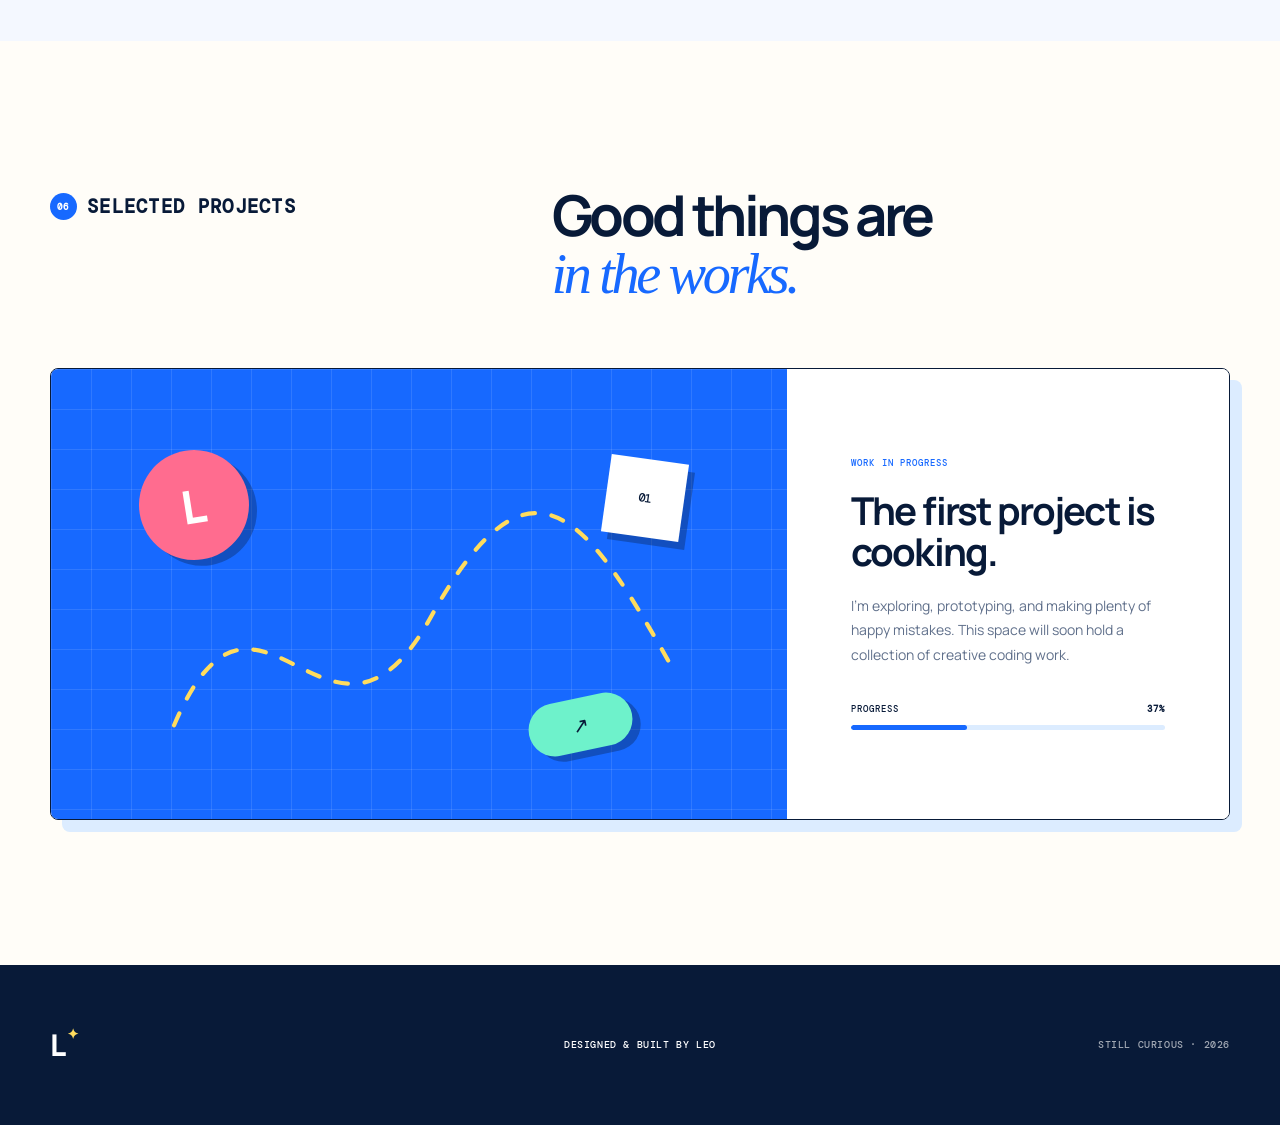
==== commit a14abe8c: "Update portfolio navigation and experience sections" ====
--- a/index.html
+++ b/index.html
@@ -18,6 +18,13 @@
   </head>
   <body>
     <div class="page-noise" aria-hidden="true"></div>
+    <aside class="topic-sidebar" aria-label="Explore topics">
+      <button class="topic-toggle" type="button" aria-expanded="false" aria-controls="topic-menu" aria-label="Open topic navigation"><span>→</span></button>
+      <div class="topic-menu" id="topic-menu">
+        <p class="topic-menu-label">Explore Leo</p>
+        <a href="#about">About Leo</a><a href="#personality">Personality</a><a href="code.html">Code</a><a href="creative-coding.html">Creative coding</a><a href="design.html">Design</a><a href="engineering.html">Engineering</a><a href="#personality">Games & sports</a><a href="#personality">School & activities</a><a href="#projects">Current experiments</a><a href="#experience">Future goals</a>
+      </div>
+    </aside>
     <header class="site-header">
       <a class="brand" href="#top" aria-label="Leo, back to top">
         <span class="brand-mark" aria-hidden="true">L</span>
@@ -26,6 +33,7 @@
 
       <nav aria-label="Main navigation">
         <a href="#about">About</a>
+        <a href="#personality">Personality</a>
         <a href="#experience">Experience</a>
         <a href="#skills">Skills</a>
         <a href="#projects">Projects</a>
@@ -122,62 +130,126 @@
         </div>
       </section>
 
+      <section class="personality section-shell" id="personality" aria-labelledby="personality-title">
+        <div class="section-heading reveal">
+          <p class="eyebrow"><span>03</span> The human behind the pixels</p>
+          <h2 id="personality-title">A little playful.<br /><em>A lot curious.</em></h2>
+        </div>
+        <div class="personality-layout">
+          <div class="personality-collage reveal" aria-label="A playful collage about Leo">
+            <span class="sticker sticker-smile">HI! ✦</span>
+            <span class="sticker sticker-game">PLAYER<br />1</span>
+            <span class="sticker sticker-ball" aria-hidden="true">●</span>
+            <span class="sticker sticker-wave">~ ~ ~</span>
+            <div class="personality-note">
+              <span class="mini-label">CURRENT MODE</span>
+              <strong>Try it.<br />Learn from it.<br />Try again.</strong>
+            </div>
+          </div>
+          <div class="personality-conversation reveal">
+            <p class="conversation-kicker">Want to know me beyond the résumé?</p>
+            <p class="conversation-prompt" id="personality-prompt">Pick a question and I’ll give you a clue.</p>
+            <div class="question-list" role="group" aria-label="Questions about Leo">
+              <button type="button" data-answer="Funny enough to make the hard parts feel lighter—and kind enough to make room for other people’s ideas.">What am I like to work with?</button>
+              <button type="button" data-answer="Somewhere between a focused solo quest and a good team game. I like making things together, then recharging with a game or a swim.">What is my ideal balance?</button>
+              <button type="button" data-answer="I’m curious about trying new sports, joining activities at school, and seeing what unexpected skills show up along the way.">What am I curious about next?</button>
+            </div>
+            <p class="conversation-answer" id="personality-answer" aria-live="polite">Choose one above <span>↗</span></p>
+          </div>
+        </div>
+      </section>
+
       <section class="experience section-shell" id="experience" aria-labelledby="experience-title">
         <div class="section-heading reveal">
-          <p class="eyebrow"><span>03</span> Experience</p>
-          <h2 id="experience-title">The journey<br /><em>so far.</em></h2>
+          <p class="eyebrow"><span>04</span> Experience</p>
+          <h2 id="experience-title">My coding<br /><em>journey.</em></h2>
         </div>
         <div class="timeline reveal">
           <article class="timeline-item">
             <div class="timeline-marker"><span></span></div>
             <div class="timeline-meta">
-              <span class="mini-label">RIGHT NOW</span>
-              <h3>Building & experimenting</h3>
-            </div>
-            <p>
-              Developing my creative coding practice, learning in public, and
-              turning small experiments into thoughtful digital work.
+              <span class="mini-label">HOW IT STARTED</span>
+              <h3>Games in fourth grade</h3>
+            </div>
+            <p>
+              I first became interested in coding in fourth grade because I wanted to make my own games. That curiosity is still at the center of how I learn.
             </p>
           </article>
           <article class="timeline-item muted-item">
             <div class="timeline-marker"><span></span></div>
             <div class="timeline-meta">
-              <span class="mini-label">NEXT UP</span>
-              <h3>More chapters incoming</h3>
-            </div>
-            <p>This timeline is just getting started. Check back soon.</p>
+              <span class="mini-label">WHAT I’VE BUILT</span>
+              <h3>From scripts to a published obby</h3>
+            </div>
+            <p>I’ve used JavaScript, Python, and other coding platforms to experiment and build. I also published my own Roblox obby game.</p>
           </article>
+          <article class="timeline-item muted-item">
+            <div class="timeline-marker"><span></span></div>
+            <div class="timeline-meta">
+              <span class="mini-label">HOW I WORK</span>
+              <h3>Keep solving forward</h3>
+            </div>
+            <p>When one idea needs many scripts to work, I break the problem down and keep testing. I enjoy both teamwork and focused solo building.</p>
+          </article>
+        </div>
+        <div class="experience-feature reveal">
+          <div class="experience-feature-intro">
+            <span class="mini-label">THE BIGGER PICTURE</span>
+            <h3>Four parts of<br /><em>my process.</em></h3>
+          </div>
+          <div class="experience-feature-grid">
+            <article>
+              <span class="feature-number">01</span>
+              <h4>Where it started</h4>
+              <p>My first game was a turret shooter where players had to dodge bullets to survive.</p>
+            </article>
+            <article>
+              <span class="feature-number">02</span>
+              <h4>Why I build</h4>
+              <p>I love the process of creating different structures and turning creative ideas into something playable.</p>
+            </article>
+            <article>
+              <span class="feature-number">03</span>
+              <h4>How I learn</h4>
+              <p>When I get stuck, I ask a teacher for help or search online until I understand the problem.</p>
+            </article>
+            <article>
+              <span class="feature-number">04</span>
+              <h4>What’s next</h4>
+              <p>I want to make a bigger, more popular Roblox obby that people enjoy exploring.</p>
+            </article>
+          </div>
         </div>
       </section>
 
       <section class="skills section-shell" id="skills" aria-labelledby="skills-title">
         <div class="section-heading reveal">
-          <p class="eyebrow"><span>04</span> Skills & interests</p>
+          <p class="eyebrow"><span>05</span> Skills & interests</p>
           <h2 id="skills-title">Things I like<br /><em>to make with.</em></h2>
         </div>
         <div class="skill-grid">
-          <a class="skill-card reveal" href="code.html" aria-label="Learn more about Code">
+          <a class="skill-card reveal" data-topic="code" href="code.html" aria-label="Learn more about Code">
             <span class="skill-number">01</span>
             <div class="skill-symbol" aria-hidden="true">&lt;/&gt;</div>
             <h3>Code</h3>
             <p>Building reliable systems and playful digital experiments.</p>
             <span class="skill-link-hint">EXPLORE <b>↗</b></span>
           </a>
-          <a class="skill-card featured reveal" href="creative-coding.html" aria-label="Learn more about Creative Coding">
+          <a class="skill-card reveal" data-topic="creative-coding" href="creative-coding.html" aria-label="Learn more about Creative Coding">
             <span class="skill-number">02</span>
             <div class="skill-symbol" aria-hidden="true">✦</div>
             <h3>Creative coding</h3>
             <p>Using algorithms, motion, and interaction as a creative medium.</p>
             <span class="skill-link-hint">EXPLORE <b>↗</b></span>
           </a>
-          <a class="skill-card reveal" href="design.html" aria-label="Learn more about Design">
+          <a class="skill-card reveal" data-topic="design" href="design.html" aria-label="Learn more about Design">
             <span class="skill-number">03</span>
             <div class="skill-symbol" aria-hidden="true">◒</div>
             <h3>Design</h3>
             <p>Shaping clear, useful experiences with personality.</p>
             <span class="skill-link-hint">EXPLORE <b>↗</b></span>
           </a>
-          <a class="skill-card reveal" href="engineering.html" aria-label="Learn more about Engineering">
+          <a class="skill-card reveal" data-topic="engineering" href="engineering.html" aria-label="Learn more about Engineering">
             <span class="skill-number">04</span>
             <div class="skill-symbol" aria-hidden="true">⚙</div>
             <h3>Engineering</h3>
@@ -189,7 +261,7 @@
 
       <section class="projects section-shell" id="projects" aria-labelledby="projects-title">
         <div class="section-heading reveal">
-          <p class="eyebrow"><span>05</span> Selected projects</p>
+          <p class="eyebrow"><span>06</span> Selected projects</p>
           <h2 id="projects-title">Good things are<br /><em>in the works.</em></h2>
         </div>
         <div class="project-lab reveal">
--- a/styles.css
+++ b/styles.css
@@ -32,6 +32,16 @@
   z-index: 20;
   background-image: url("data:image/svg+xml,%3Csvg viewBox='0 0 180 180' xmlns='http://www.w3.org/2000/svg'%3E%3Cfilter id='n'%3E%3CfeTurbulence type='fractalNoise' baseFrequency='.9' numOctaves='3' stitchTiles='stitch'/%3E%3C/filter%3E%3Crect width='100%25' height='100%25' filter='url(%23n)' opacity='.8'/%3E%3C/svg%3E");
 }
+
+.topic-sidebar { position: fixed; left: 0; top: 104px; z-index: 30; display: flex; align-items: flex-start; }
+.topic-toggle { width: 48px; height: 58px; display: grid; place-items: center; color: white; background: var(--ink); border: 0; border-radius: 0 7px 7px 0; box-shadow: 5px 5px 0 var(--sky); cursor: pointer; }
+.topic-toggle span { display: block; font-size: 23px; transition: transform .3s ease; }
+.topic-menu { width: 0; min-height: 0; overflow: hidden; padding: 0; color: white; background: var(--ink); border-radius: 0 8px 8px 0; opacity: 0; transform: translateX(-12px); transition: width .35s ease, min-height .35s ease, padding .35s ease, opacity .25s ease, transform .35s ease; }
+.topic-sidebar.is-open .topic-menu { width: min(48vw, 560px); min-height: min(670px, calc(100vh - 138px)); padding: 42px 42px; opacity: 1; transform: translateX(0); }
+.topic-sidebar.is-open .topic-toggle span { transform: rotate(180deg); }
+.topic-menu-label { margin: 0 0 24px; color: #ffdc5e; font: 500 12px var(--mono); letter-spacing: .14em; text-transform: uppercase; }
+.topic-menu a { display: block; padding: 12px 0; color: rgba(255,255,255,.78); font-size: clamp(16px, 1.8vw, 22px); font-weight: 600; white-space: nowrap; }
+.topic-menu a:hover, .topic-menu a:focus-visible { color: white; transform: translateX(4px); outline: none; }
 
 a { color: inherit; text-decoration: none; }
 
@@ -130,9 +140,10 @@
 .marquee-track { width: max-content; padding: 15px 0; display: flex; align-items: center; gap: 28px; animation: scroll 24s linear infinite; font: 500 11px var(--mono); letter-spacing: .09em; text-transform: uppercase; }
 .marquee-track i { color: #ffdc5e; font-style: normal; }
 
-.about, .experience, .skills, .projects { padding: 145px 0; }
+.about, .personality, .experience, .skills, .projects { padding: 145px 0; }
 .section-heading { display: grid; grid-template-columns: .85fr 1.15fr; align-items: end; margin-bottom: 64px; }
-.section-heading .eyebrow { align-self: start; }
+.section-heading .eyebrow { align-self: start; margin-top: 7px; font-size: clamp(15px, 1.45vw, 19px); font-weight: 700; letter-spacing: .07em; }
+.section-heading h2 { font-size: clamp(36px, 4.4vw, 60px); line-height: 1.02; }
 h2 { margin-bottom: 0; font-size: clamp(44px, 5.7vw, 75px); line-height: .98; letter-spacing: -.06em; }
 h2 em { color: var(--blue); font-family: Georgia, serif; font-weight: 400; }
 
@@ -150,6 +161,27 @@
 .orbit::after { inset: 55px; }
 .orbit span { position: absolute; width: 25px; height: 25px; left: 20px; top: 25px; background: #ffdc5e; border-radius: 50%; }
 
+.personality { border-top: 1px solid var(--line); }
+.personality-layout { display: grid; grid-template-columns: .9fr 1.1fr; gap: 24px; align-items: stretch; }
+.personality-collage { position: relative; min-height: 390px; overflow: hidden; padding: 40px; background: #ffdc5e; border: 1px solid var(--ink); border-radius: 8px; transform: rotate(-1deg); box-shadow: 12px 12px 0 var(--blue); }
+.personality-collage::before { content: ""; position: absolute; inset: 22px; border: 1px dashed rgba(8,26,56,.34); border-radius: 48% 52% 44% 56%; transform: rotate(9deg); }
+.personality-note { position: absolute; left: 40px; bottom: 42px; z-index: 2; }
+.personality-note .mini-label { display: block; margin-bottom: 18px; }
+.personality-note strong { display: block; font-size: clamp(25px, 3.2vw, 43px); line-height: .98; letter-spacing: -.06em; }
+.sticker { position: absolute; z-index: 3; display: grid; place-items: center; text-align: center; font: 500 10px var(--mono); letter-spacing: .08em; }
+.sticker-smile { top: 38px; right: 34px; width: 78px; height: 78px; background: #ff6c8f; border-radius: 50%; transform: rotate(12deg); }
+.sticker-game { top: 144px; right: 72px; width: 82px; height: 52px; color: white; background: var(--blue); border-radius: 4px; transform: rotate(-9deg); }
+.sticker-ball { right: 38px; bottom: 42px; width: 62px; height: 62px; color: white; background: var(--ink); border-radius: 50%; font-size: 42px; line-height: 1; }
+.sticker-wave { left: 42px; top: 42px; color: var(--blue); font-size: 17px; transform: rotate(-12deg); }
+.personality-conversation { min-height: 390px; padding: 44px; display: flex; flex-direction: column; justify-content: center; background: var(--pale); border: 1px solid var(--line); border-radius: 8px; }
+.conversation-kicker { margin-bottom: 18px; color: var(--blue); font: 500 10px var(--mono); letter-spacing: .1em; text-transform: uppercase; }
+.conversation-prompt { max-width: 520px; margin-bottom: 28px; font-size: clamp(25px, 3.2vw, 42px); line-height: 1.05; letter-spacing: -.06em; }
+.question-list { display: flex; flex-wrap: wrap; gap: 9px; }
+.question-list button { padding: 11px 13px; color: var(--ink); background: white; border: 1px solid var(--line); border-radius: 999px; font: 500 11px var(--sans); cursor: pointer; transition: color .2s, background .2s, transform .2s; }
+.question-list button:hover, .question-list button:focus-visible { color: white; background: var(--blue); transform: translateY(-3px); outline: none; }
+.conversation-answer { margin: 28px 0 0; padding-top: 18px; border-top: 1px solid var(--line); color: #60708b; font-size: 14px; line-height: 1.65; }
+.conversation-answer span { float: right; color: var(--blue); font-size: 20px; }
+
 .experience { border-top: 1px solid var(--line); }
 .timeline { margin-left: 42.5%; }
 .timeline-item { position: relative; padding: 28px 0 40px 44px; display: grid; grid-template-columns: .9fr 1.1fr; gap: 40px; border-top: 1px solid var(--line); }
@@ -160,6 +192,18 @@
 .timeline-item > p { margin: 0; color: #60708b; font-size: 14px; line-height: 1.7; }
 .muted-item { opacity: .52; }
 .muted-item .timeline-marker span { background: var(--paper); box-shadow: 0 0 0 1px var(--ink); }
+
+.experience-feature { margin-top: 72px; padding: clamp(32px, 5vw, 62px); color: white; background: var(--blue); border-radius: 8px; box-shadow: 12px 12px 0 var(--sky); }
+.experience-feature-intro { margin-bottom: 42px; }
+.experience-feature .mini-label { display: block; margin-bottom: 24px; color: #ffdc5e; }
+.experience-feature h3 { margin: 0; font-size: clamp(30px, 4vw, 56px); line-height: .98; letter-spacing: -.06em; }
+.experience-feature h3 em { color: #ffdc5e; font-family: Georgia, serif; font-weight: 400; }
+.experience-feature-grid { display: grid; grid-template-columns: repeat(4, 1fr); gap: 1px; background: rgba(255,255,255,.35); }
+.experience-feature-grid article { min-height: 210px; padding: 24px; background: var(--blue); }
+.feature-number { color: #ffdc5e; font: 500 10px var(--mono); }
+.experience-feature-grid h4 { margin: 38px 0 12px; font-size: 19px; letter-spacing: -.035em; }
+.experience-feature-grid p { margin: 0; color: rgba(255,255,255,.82); font-size: 13px; line-height: 1.7; }
+
 
 .skills { background: var(--pale); width: 100%; max-width: none; padding-inline: max(24px, calc((100% - 1180px) / 2)); }
 .skill-grid { display: grid; grid-template-columns: repeat(4, 1fr); gap: 15px; }
@@ -220,6 +264,7 @@
   .section-heading { grid-template-columns: 1fr; gap: 22px; }
   .about-grid, .project-lab { grid-template-columns: 1fr; }
   .timeline { margin-left: 0; }
+  .experience-feature-grid { grid-template-columns: repeat(2, 1fr); }
   .skill-grid { grid-template-columns: repeat(2, 1fr); }
   .skills { padding-inline: 20px; }
   .lab-visual { min-height: 390px; }
@@ -228,6 +273,8 @@
 @media (max-width: 560px) {
   .site-header { min-height: 74px; }
   .status-pill { font-size: 0; padding: 10px; }
+  .topic-sidebar { top: 86px; }
+  .topic-sidebar.is-open .topic-menu { width: calc(100vw - 70px); min-height: calc(100vh - 108px); padding: 30px 24px; }
   h1 { font-size: clamp(58px, 20vw, 88px); }
   .hero { padding-top: 56px; }
   .canvas { height: 280px; }
@@ -236,10 +283,14 @@
   .shape-pill { right: 25px; width: 125px; }
   .shape-ring { left: 80px; }
   .float-tag, .spark { display: none; }
-  .about, .experience, .skills, .projects { padding-block: 100px; }
+  .about, .personality, .experience, .skills, .projects { padding-block: 100px; }
   .about-card { min-height: 320px; padding: 34px 28px; }
+  .personality-layout { grid-template-columns: 1fr; }
+  .personality-collage, .personality-conversation { min-height: 340px; }
+  .personality-conversation { padding: 34px 28px; }
   .timeline-item { grid-template-columns: 1fr; gap: 18px; padding-left: 30px; }
   .skill-grid { grid-template-columns: 1fr; }
+  .experience-feature-grid { grid-template-columns: 1fr; }
   .skill-card { min-height: 260px; }
   .lab-visual { min-height: 320px; }
   footer { padding-block: 35px; grid-template-columns: 1fr; gap: 18px; text-align: center; }
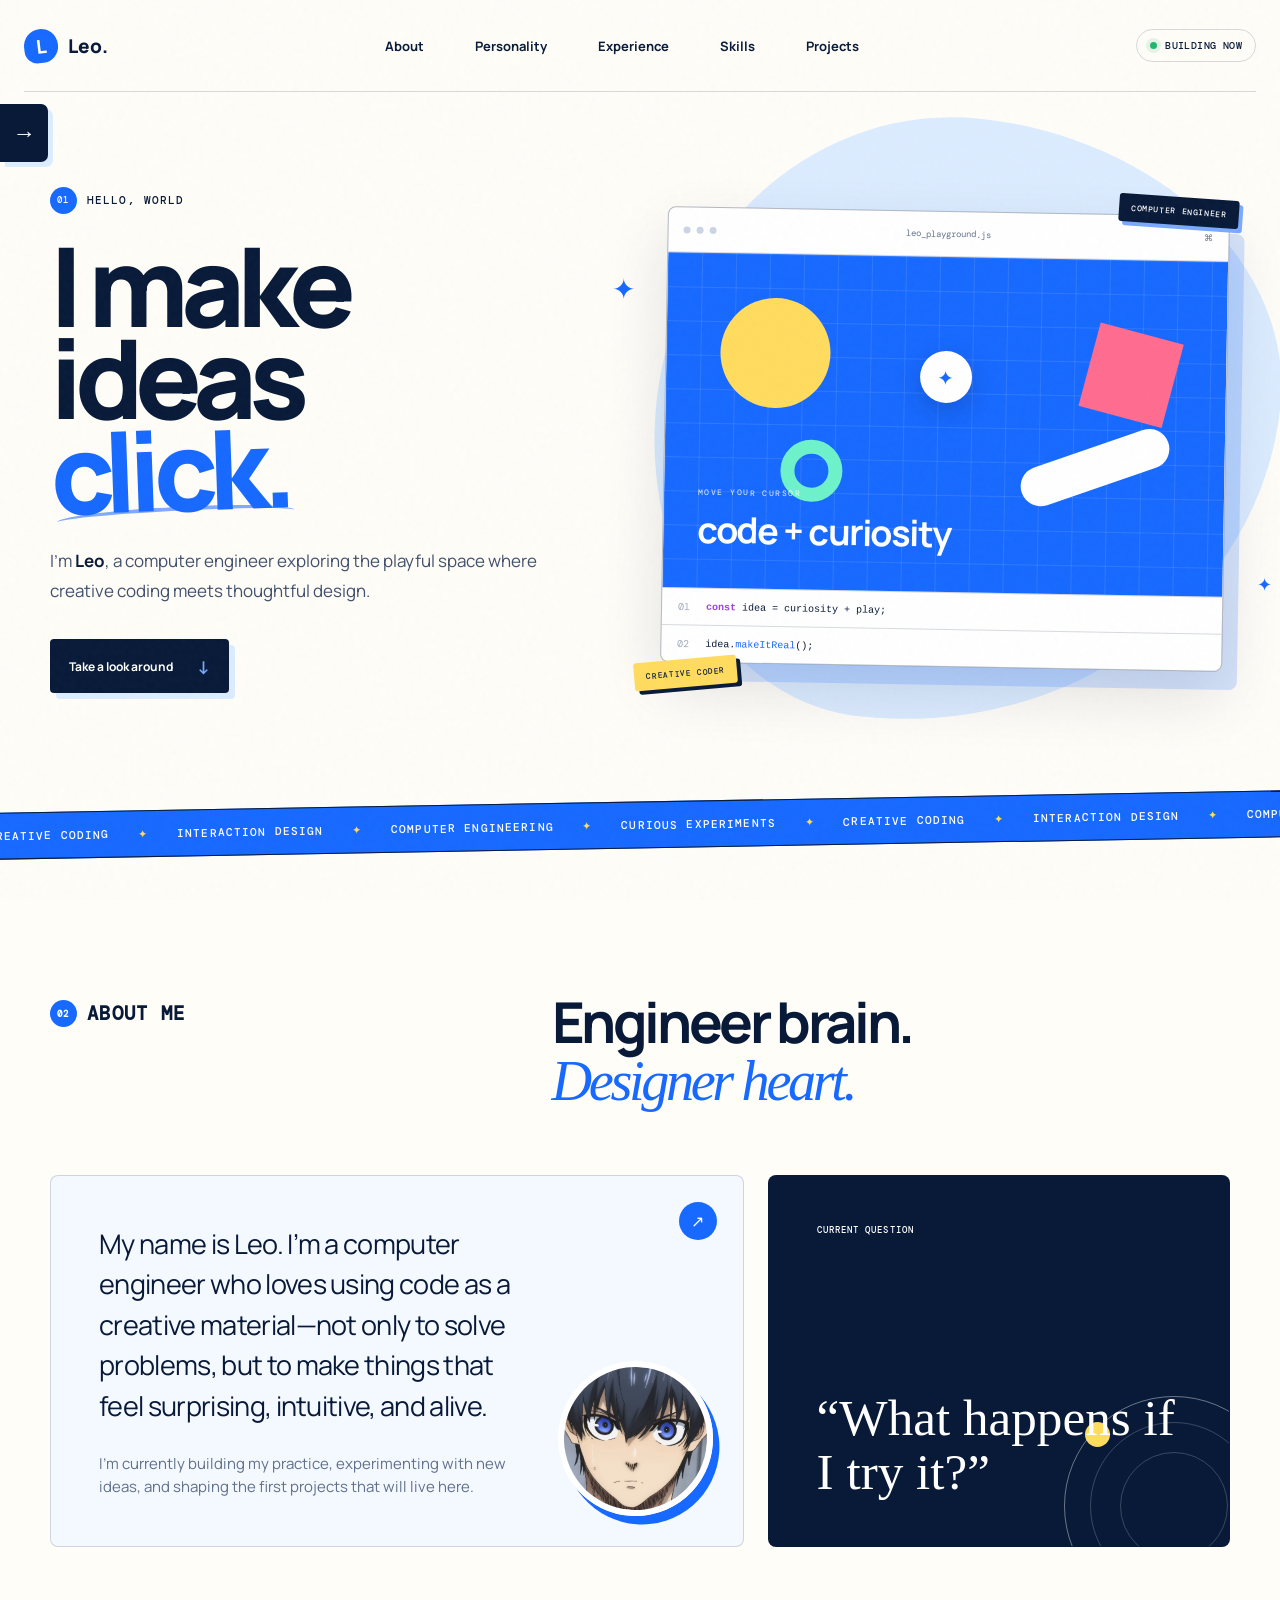
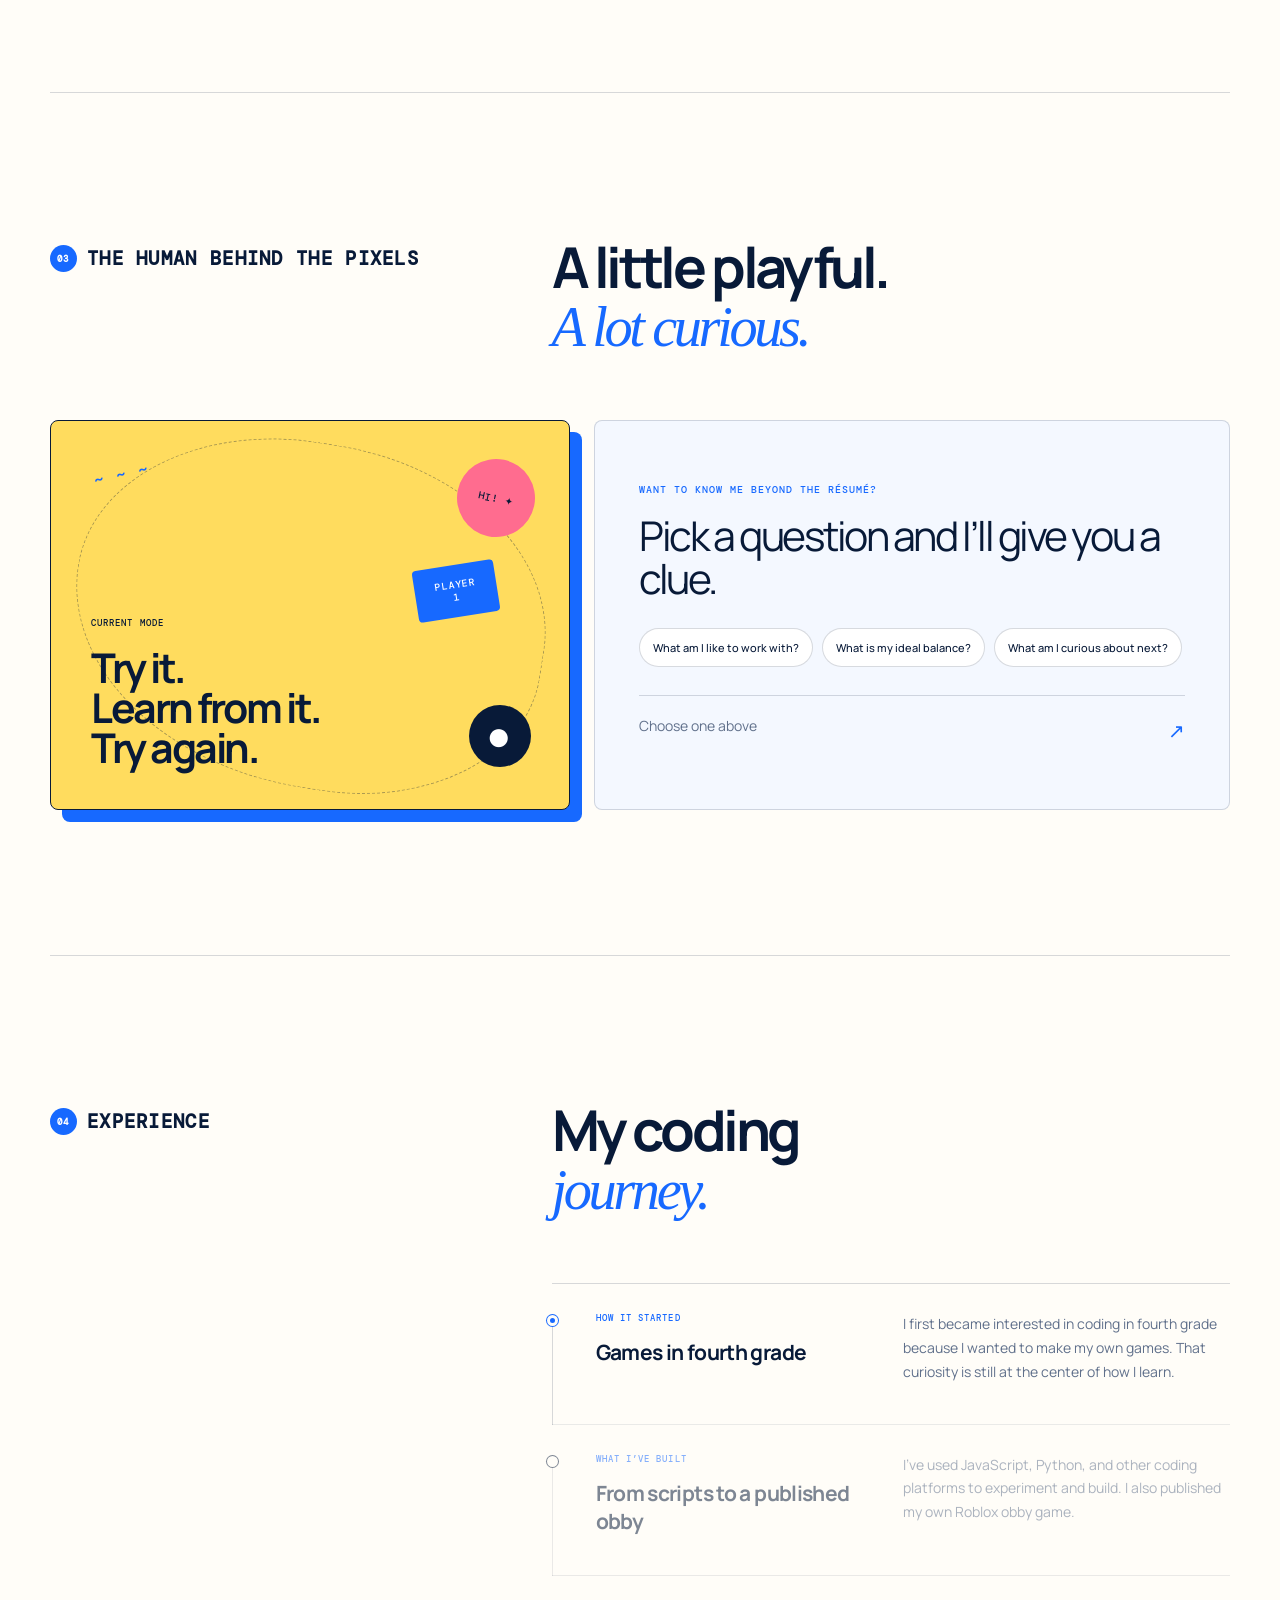
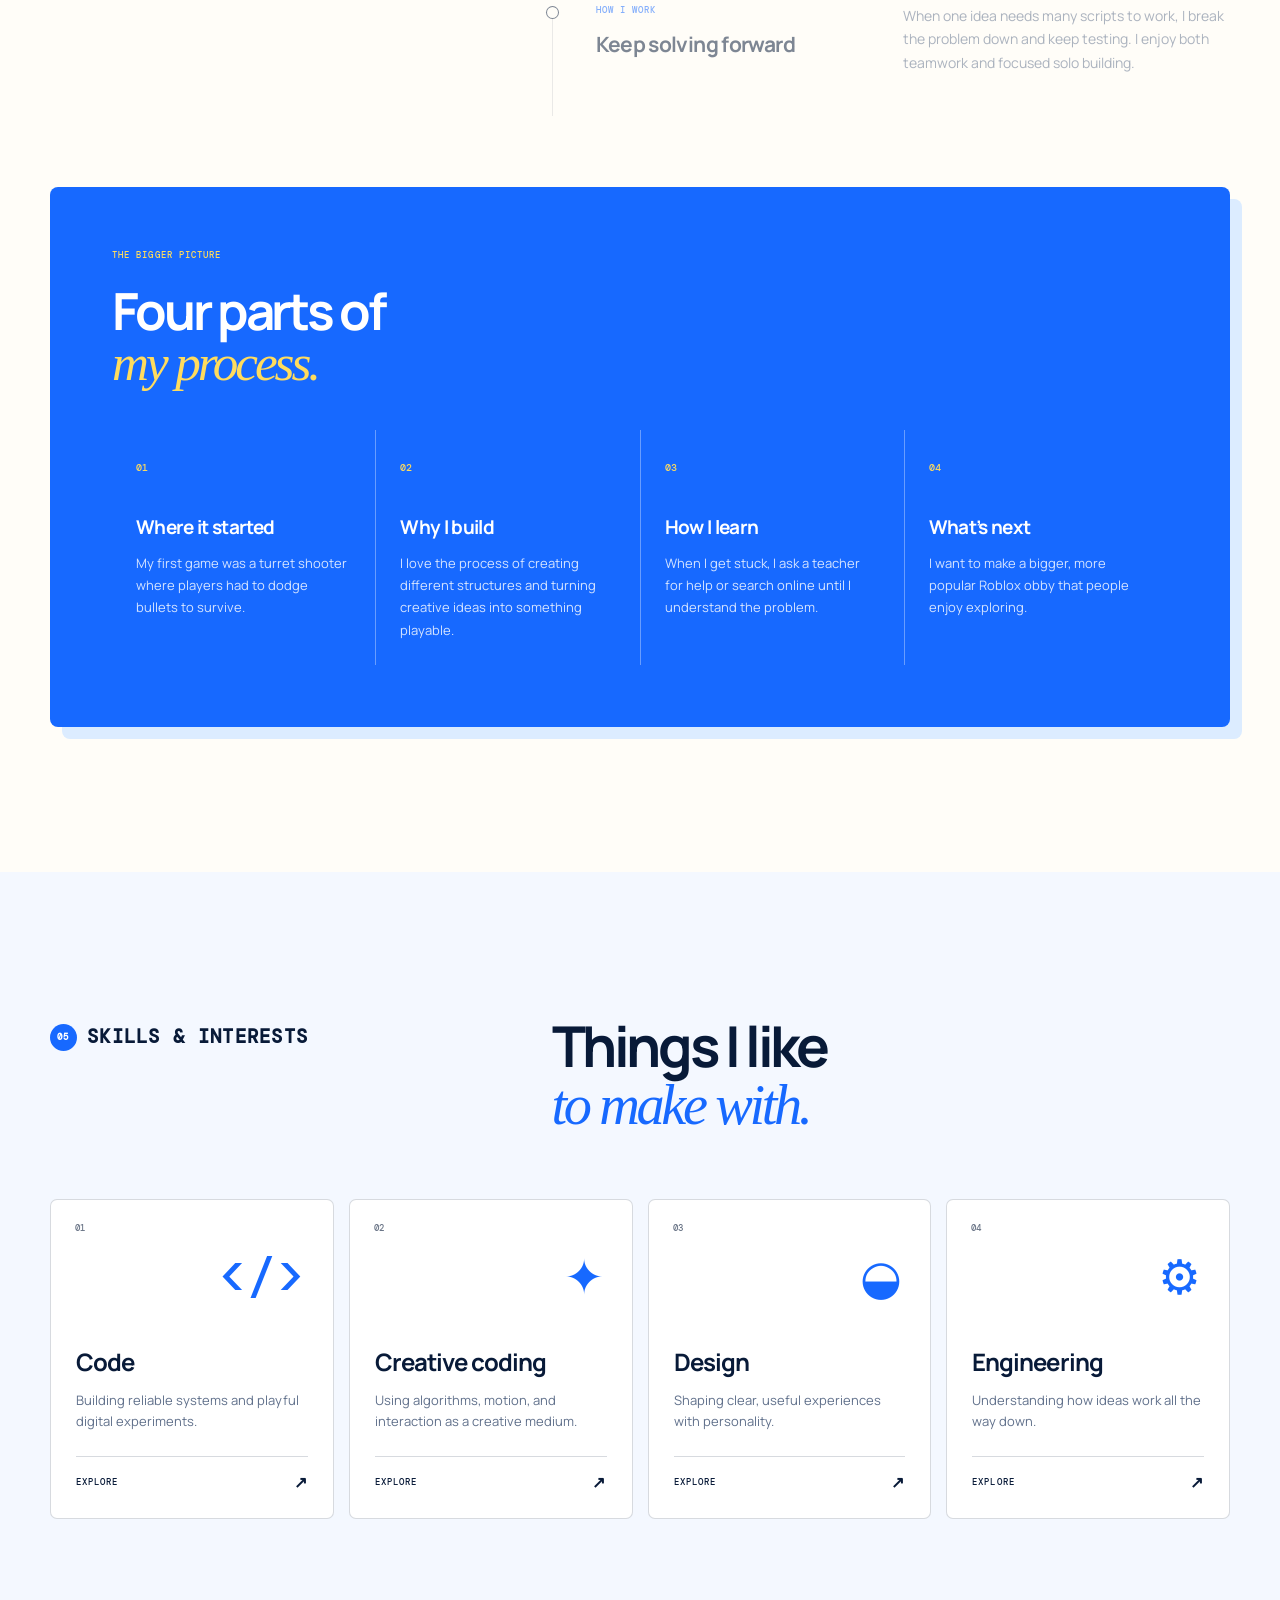
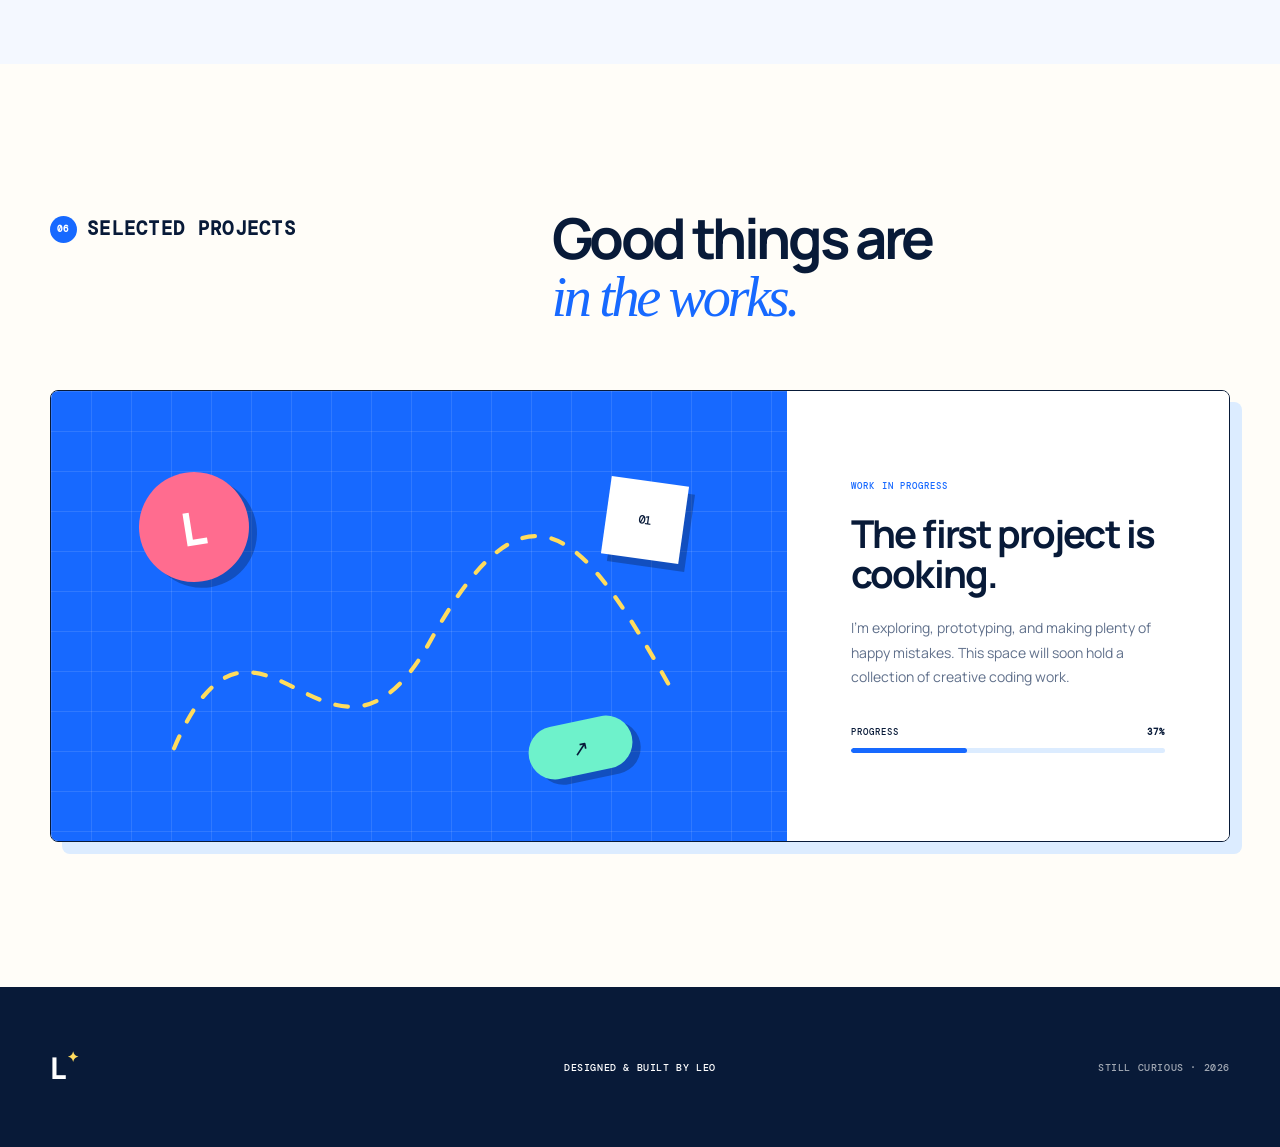
==== commit cc85cc0f: "added photo" ====
--- a/index.html
+++ b/index.html
@@ -112,6 +112,7 @@
         <div class="about-grid">
           <div class="about-card intro-card reveal">
             <span class="card-icon" aria-hidden="true">↗</span>
+            <img class="about-avatar" src="assets/leo-avatar.png" alt="Leo avatar illustration" />
             <p>
               My name is Leo. I’m a computer engineer who loves using code as a
               creative material—not only to solve problems, but to make things
--- a/styles.css
+++ b/styles.css
@@ -149,7 +149,8 @@
 
 .about-grid { display: grid; grid-template-columns: 1.2fr .8fr; gap: 24px; }
 .about-card { position: relative; min-height: 350px; padding: 48px; border: 1px solid var(--line); border-radius: 8px; }
-.intro-card { background: var(--pale); }
+.intro-card { padding-right: 220px; background: var(--pale); }
+.about-avatar { position: absolute; right: 30px; bottom: 30px; width: 155px; height: 155px; object-fit: cover; object-position: center; border: 6px solid white; border-radius: 50%; box-shadow: 7px 8px 0 var(--blue); transform: rotate(4deg); }
 .intro-card p { max-width: 660px; font-size: clamp(18px, 2.15vw, 27px); line-height: 1.5; letter-spacing: -.025em; }
 .intro-card p:last-child { margin-bottom: 0; color: #60708b; font-size: 15px; letter-spacing: 0; }
 .card-icon { position: absolute; right: 26px; top: 26px; display: grid; place-items: center; width: 38px; height: 38px; color: white; background: var(--blue); border-radius: 50%; }
@@ -285,6 +286,8 @@
   .float-tag, .spark { display: none; }
   .about, .personality, .experience, .skills, .projects { padding-block: 100px; }
   .about-card { min-height: 320px; padding: 34px 28px; }
+  .intro-card { padding-right: 28px; padding-bottom: 160px; }
+  .about-avatar { right: 28px; bottom: 28px; width: 112px; height: 112px; }
   .personality-layout { grid-template-columns: 1fr; }
   .personality-collage, .personality-conversation { min-height: 340px; }
   .personality-conversation { padding: 34px 28px; }
